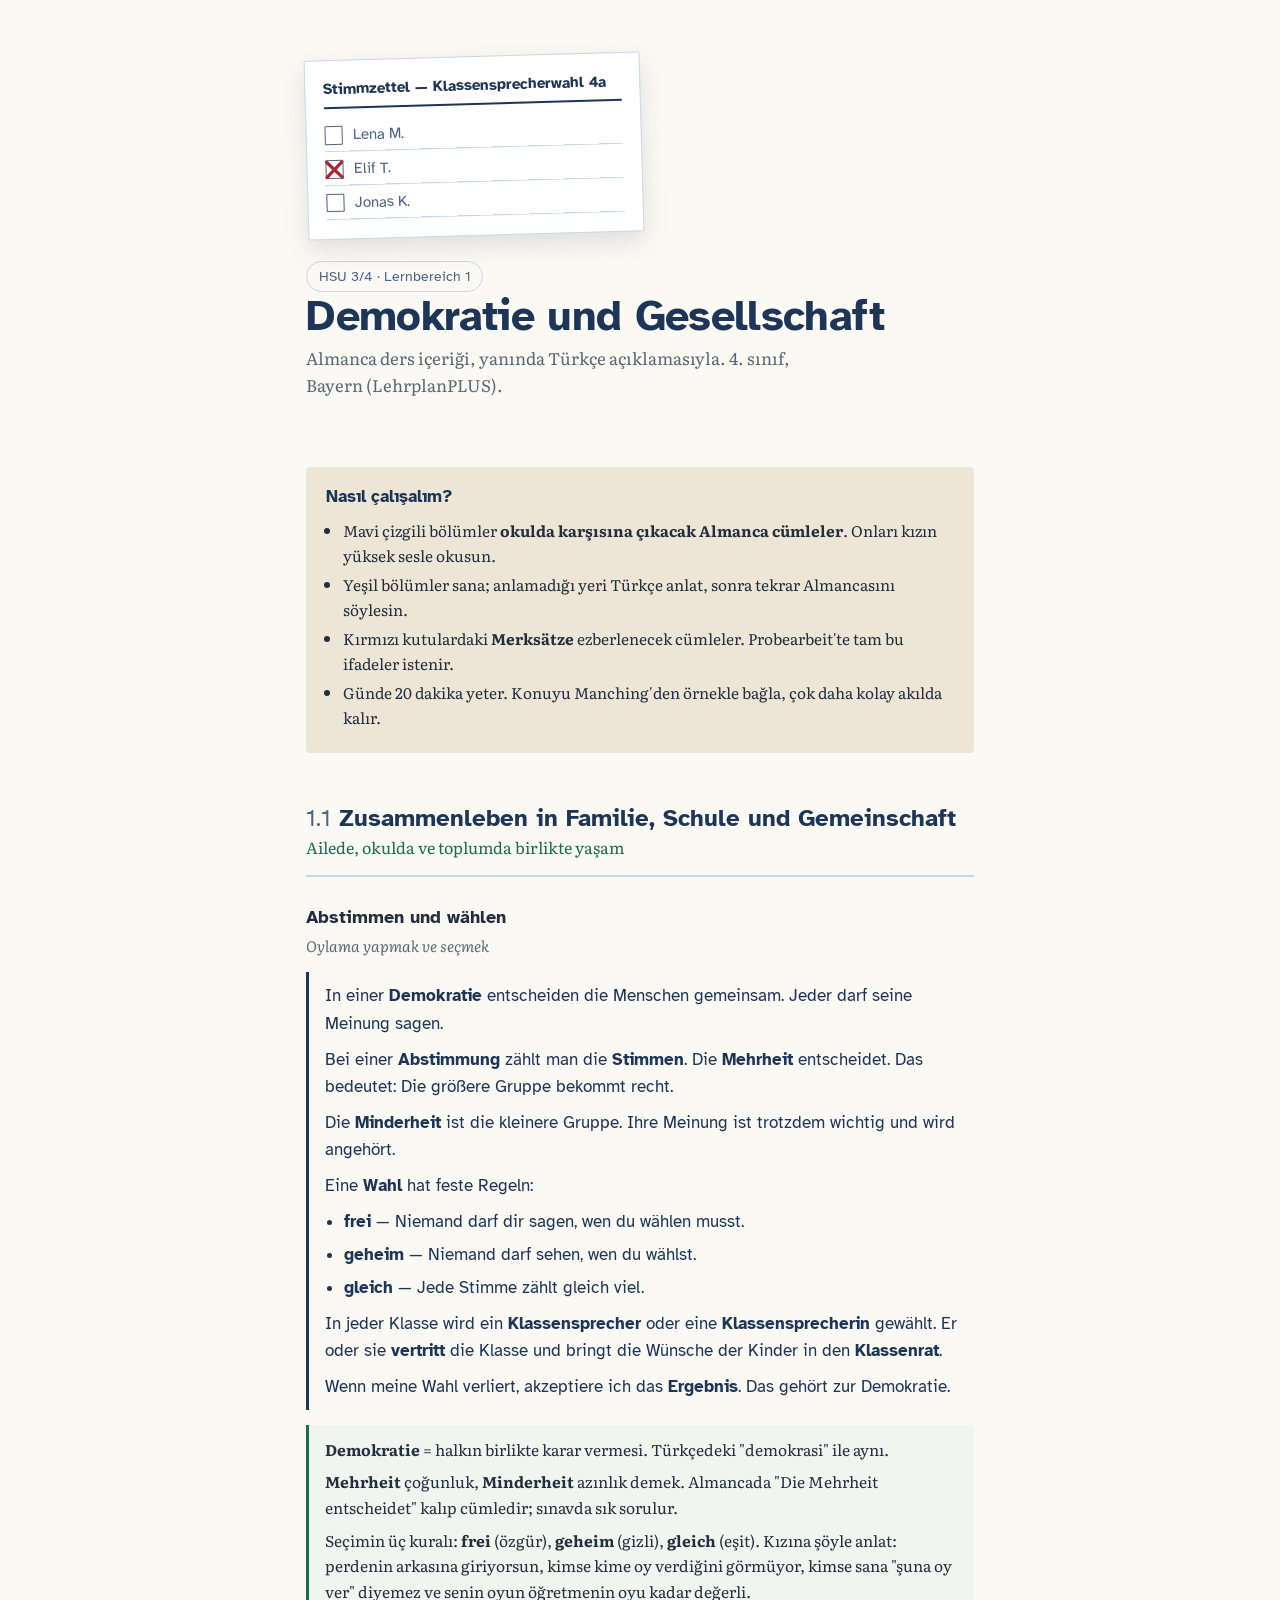
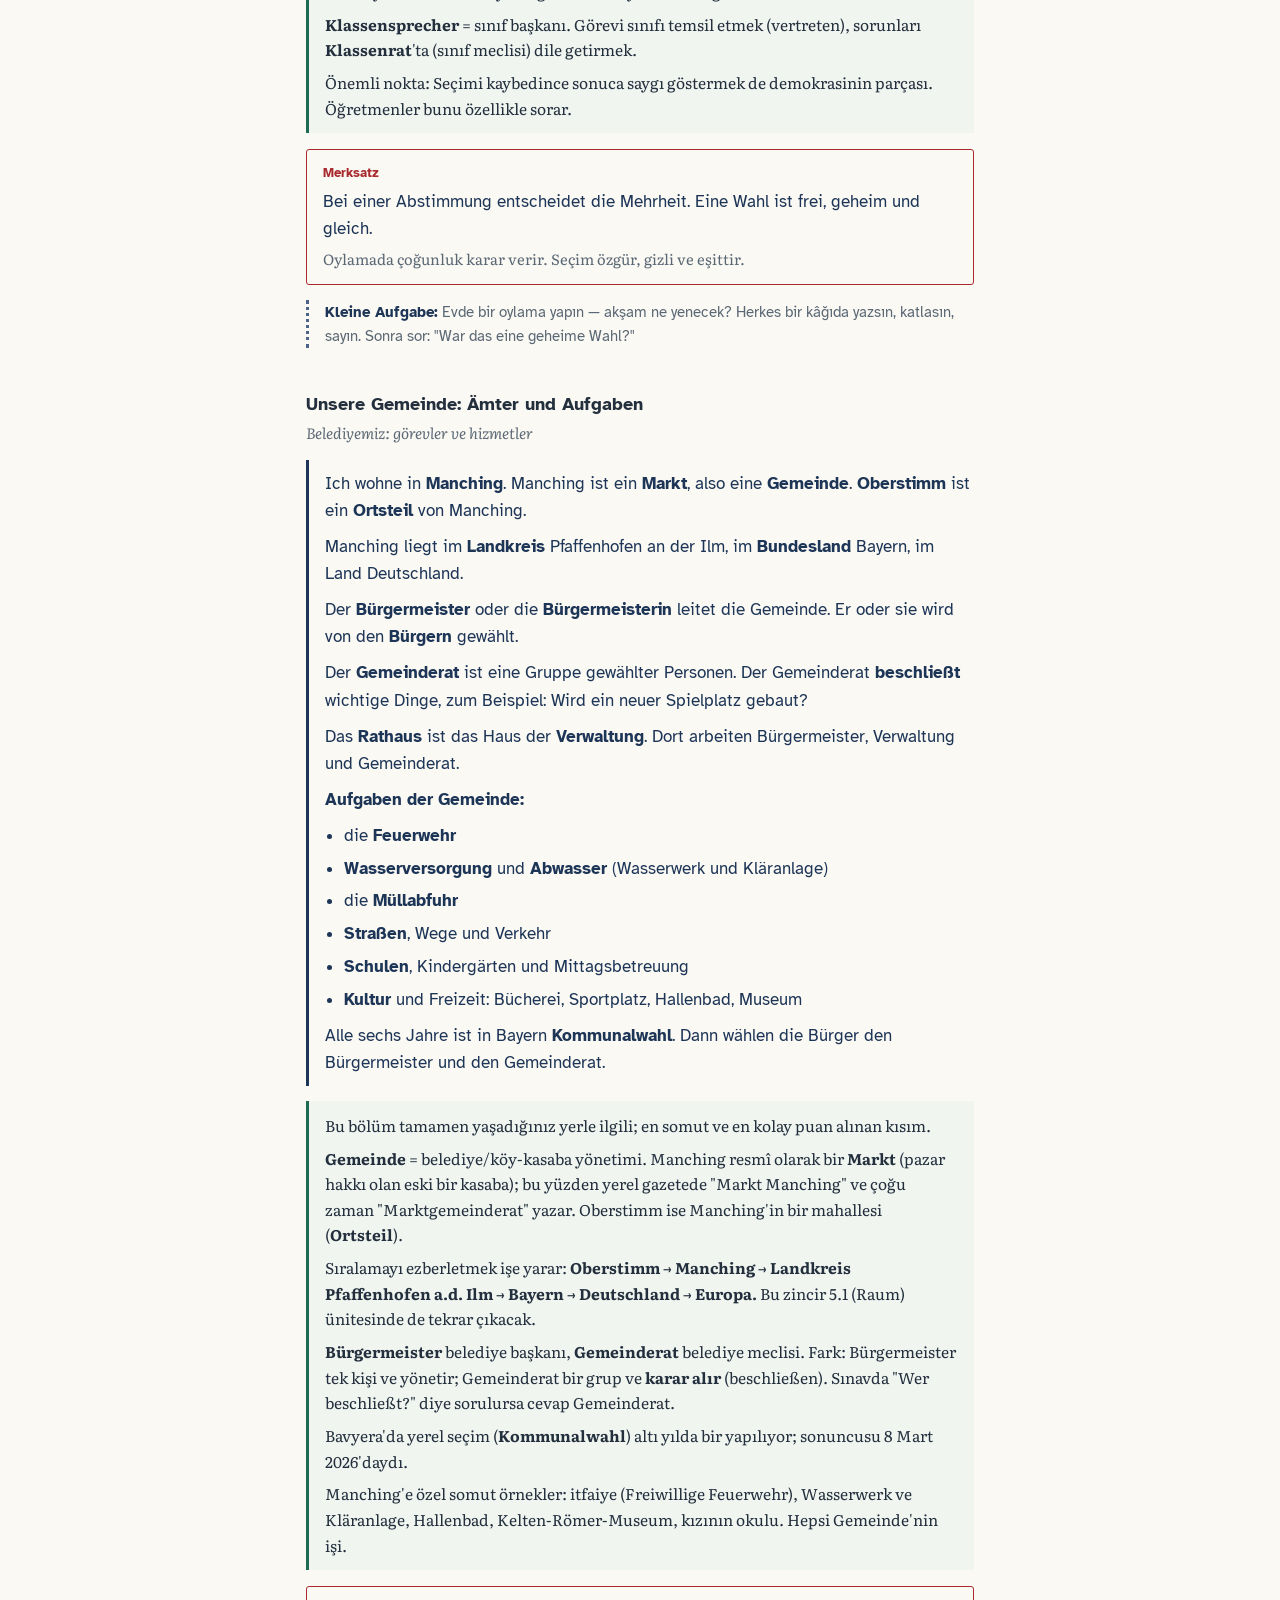
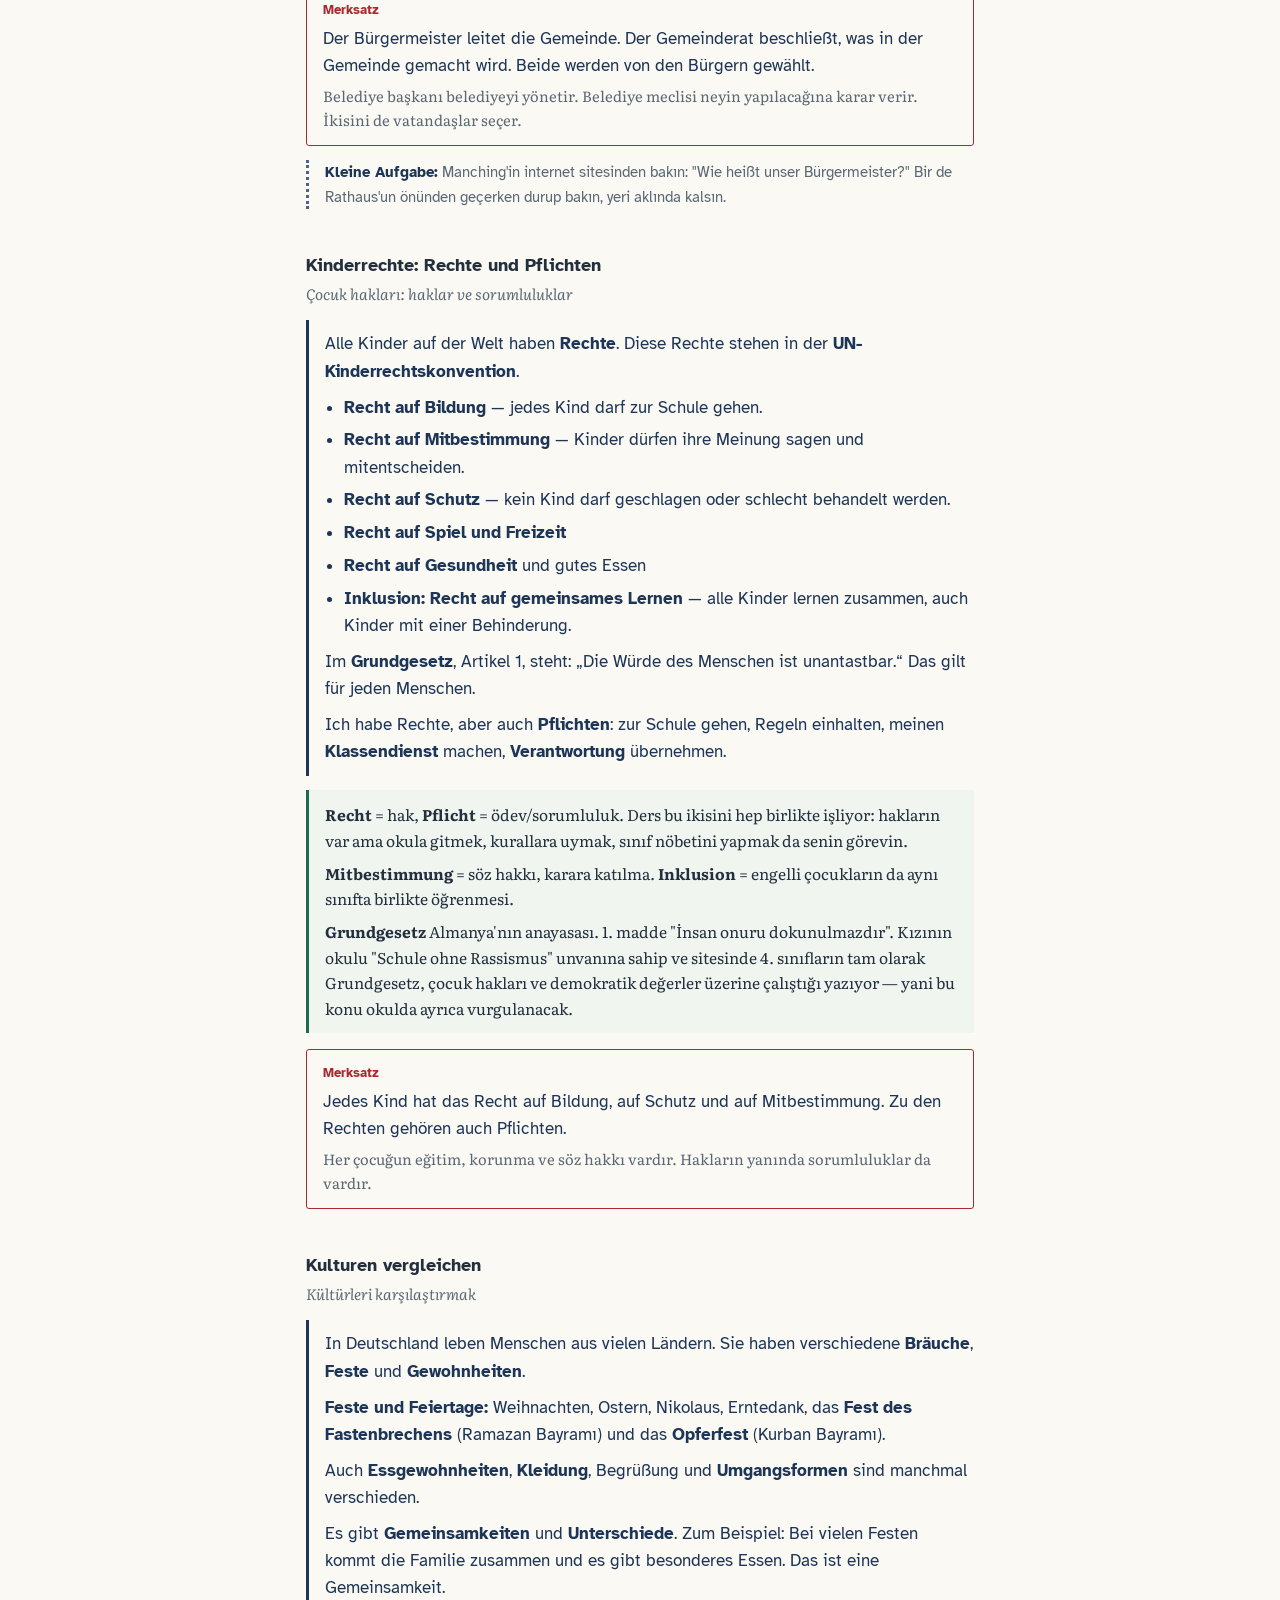
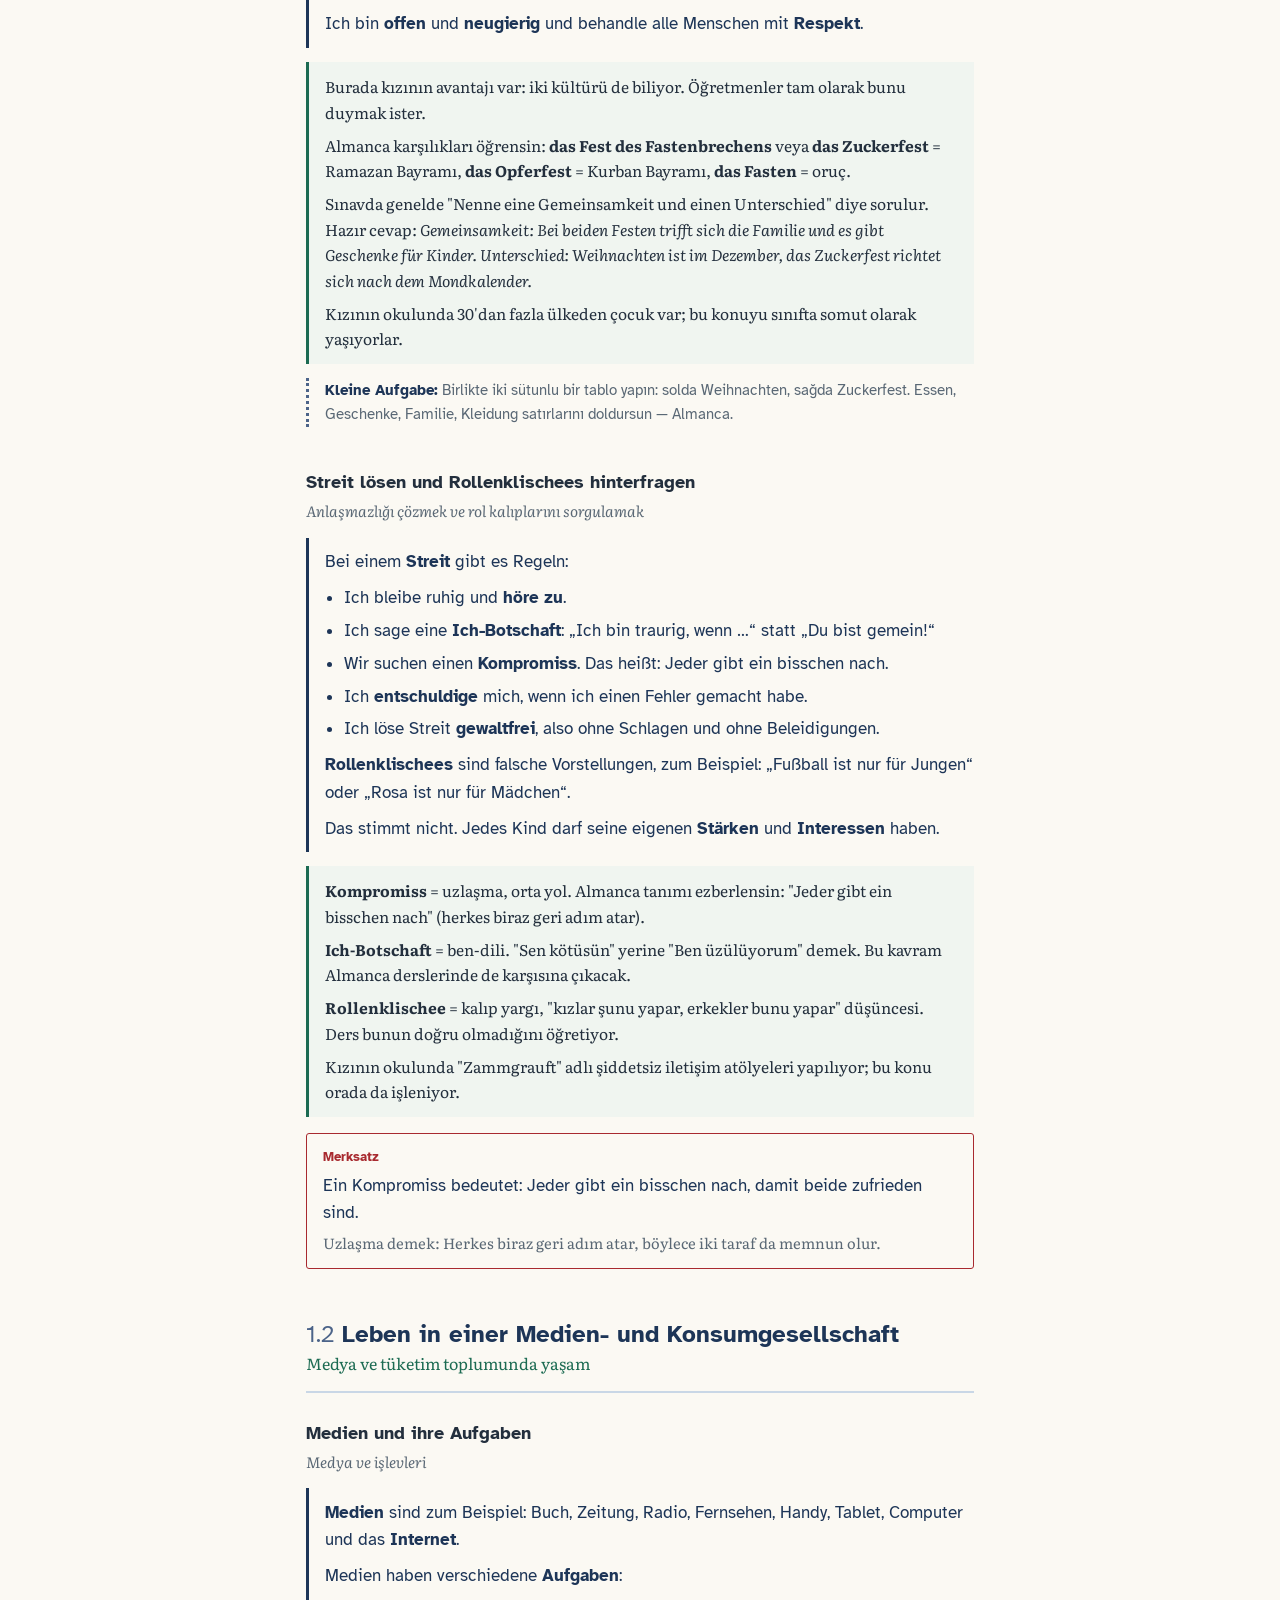
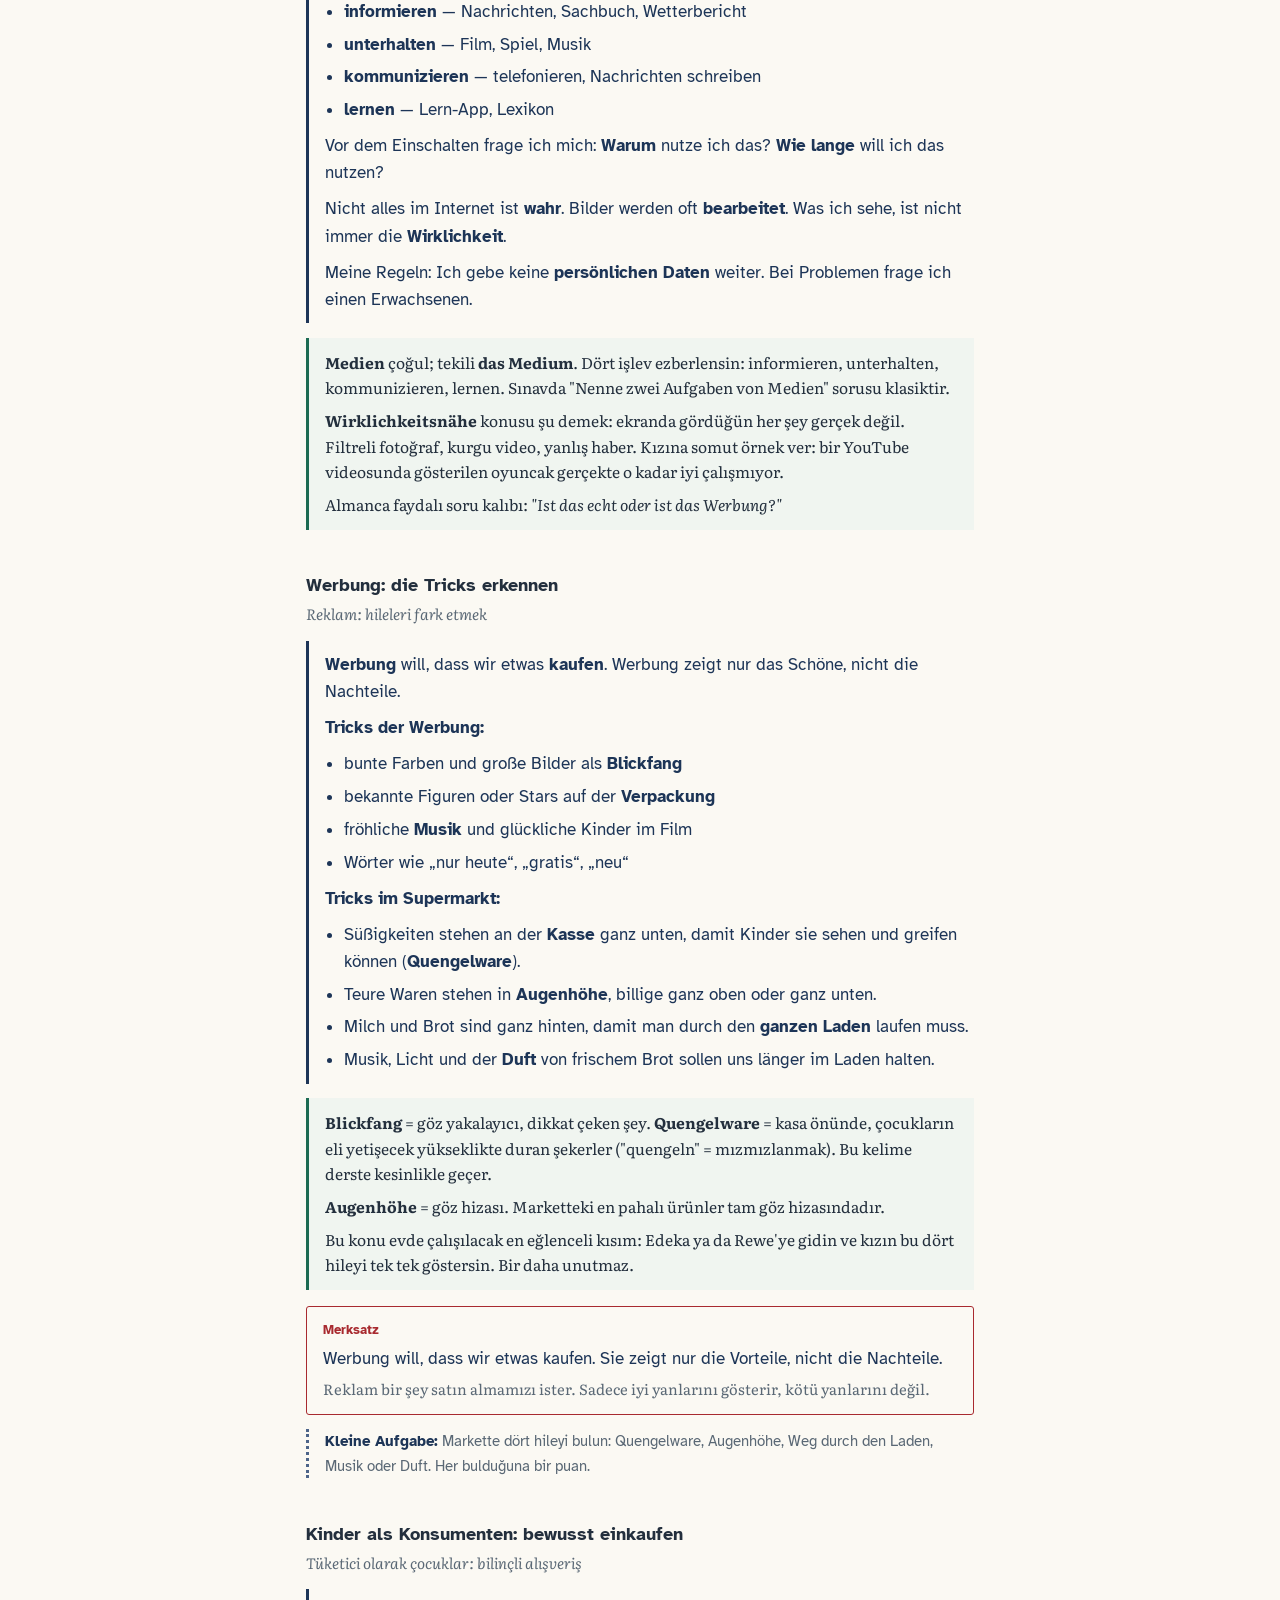
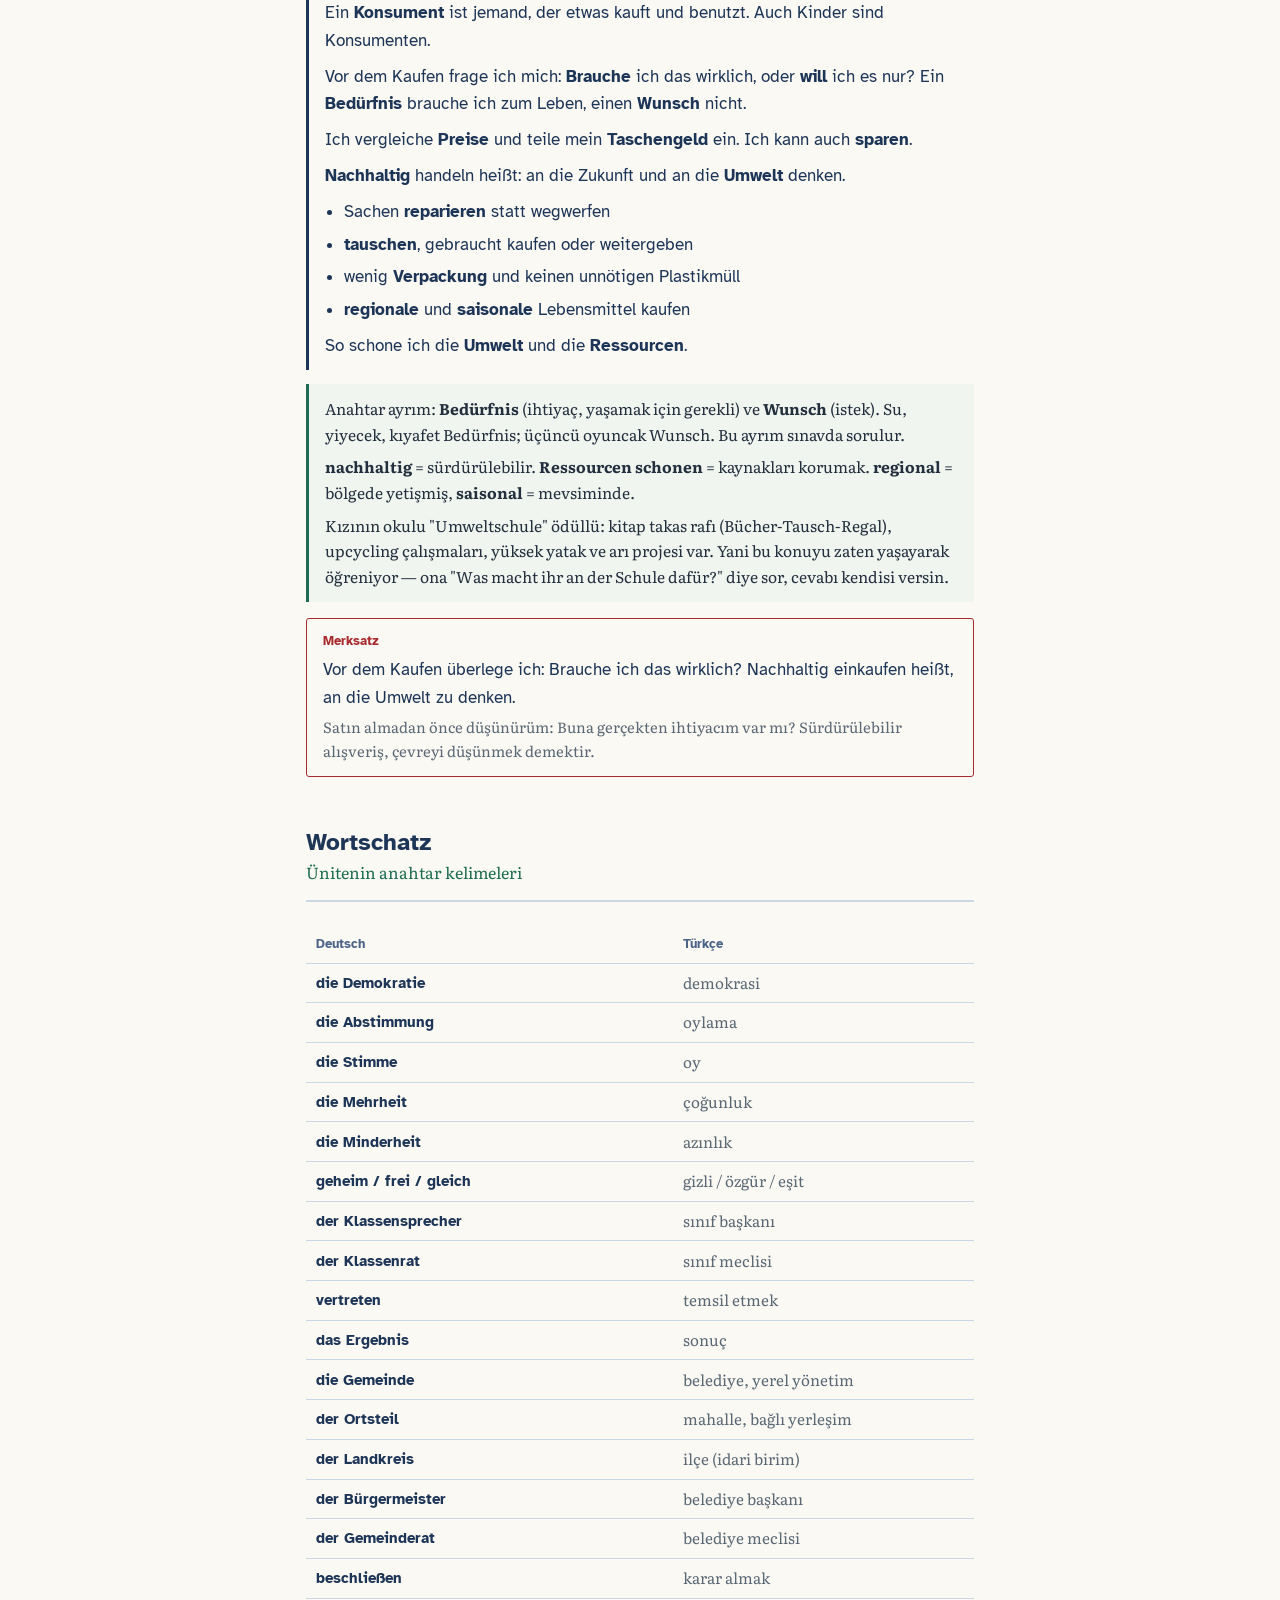
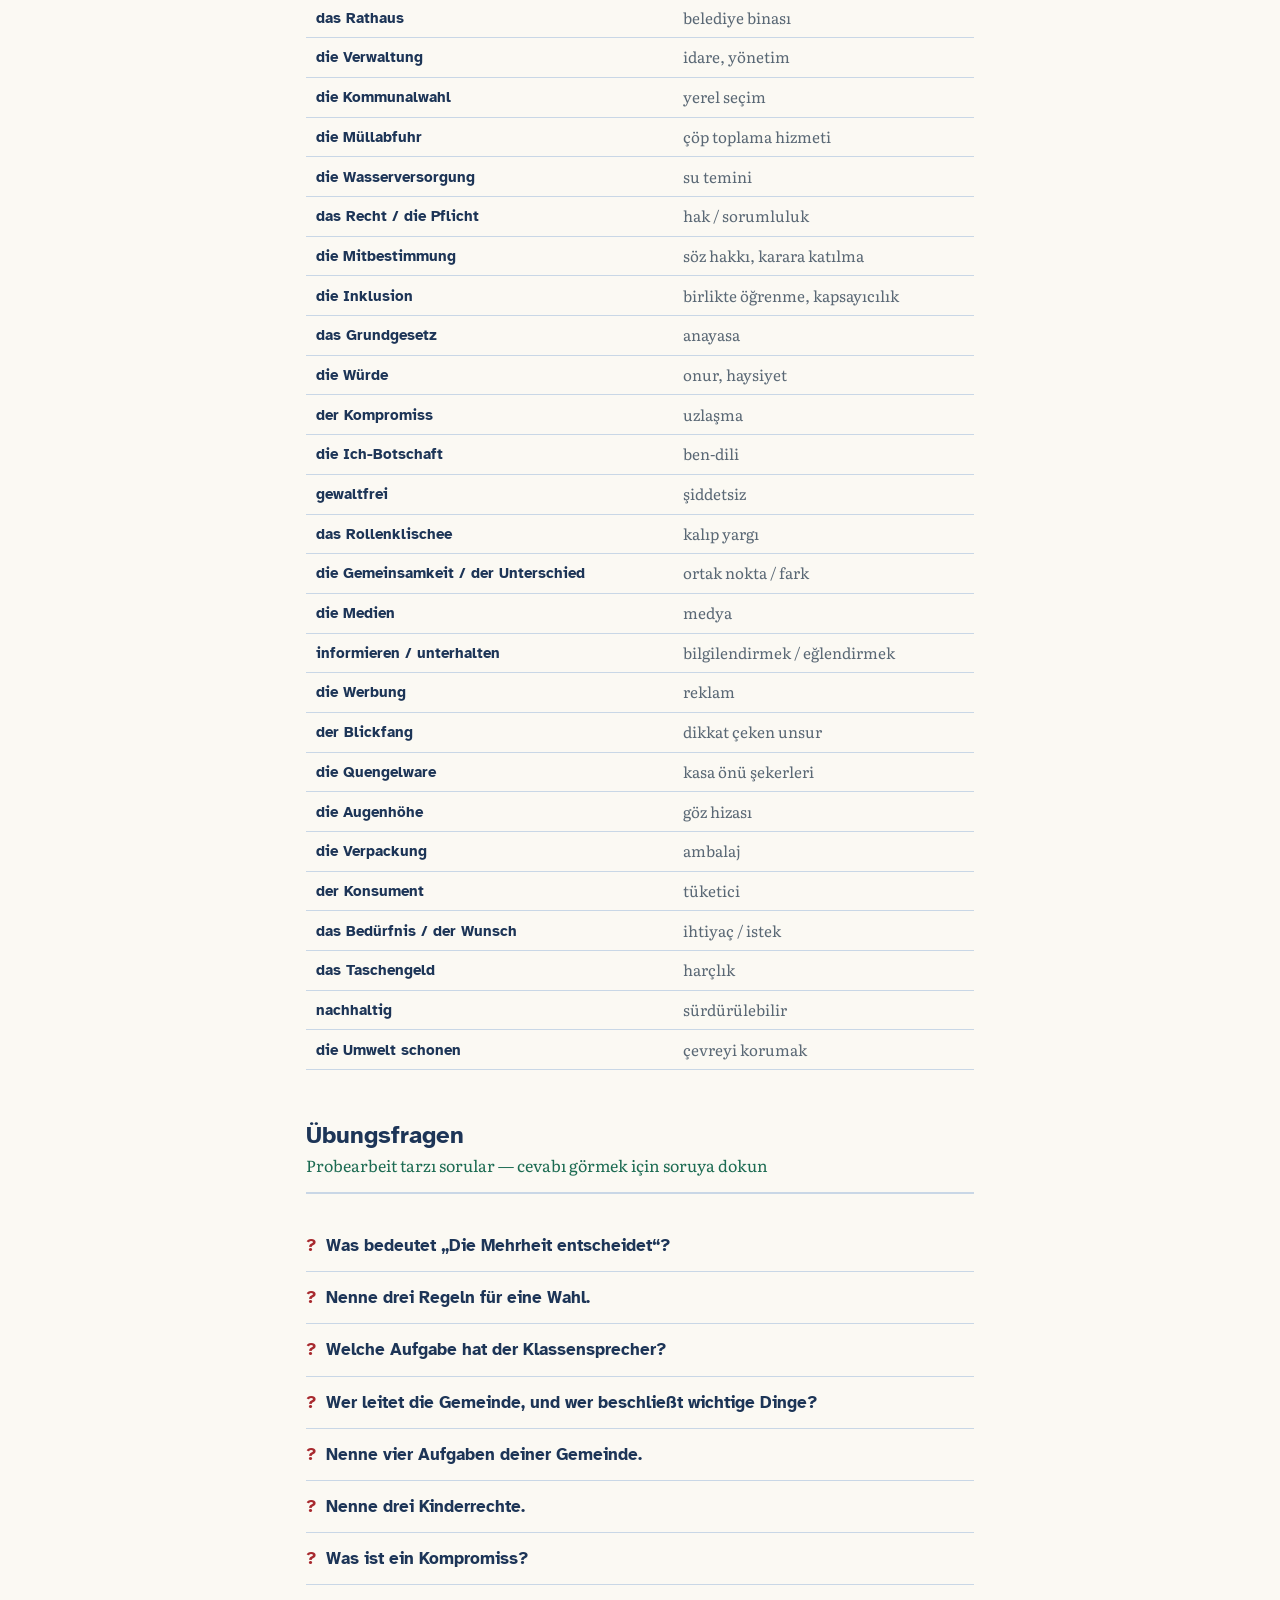
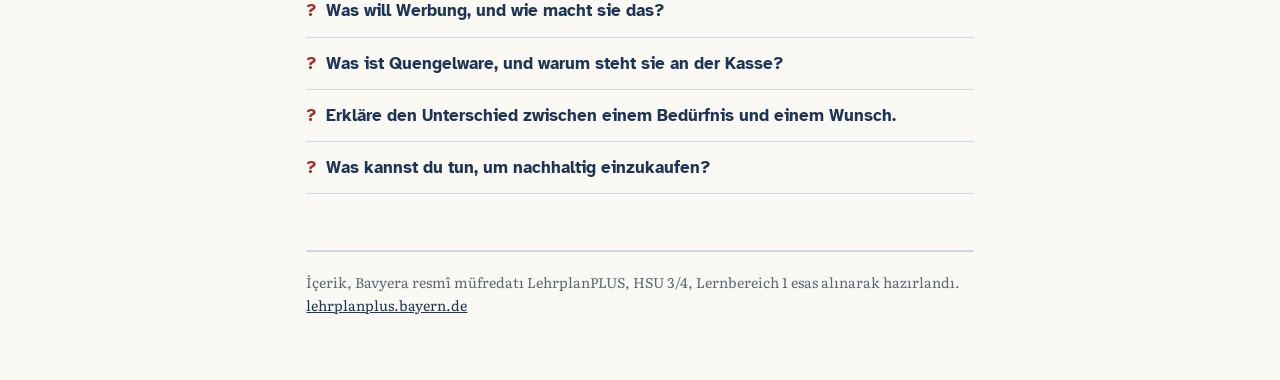
==== index.html @ 9329d787 "HSU Lernbereich 1 als PWA hinzufügen" ====
<!DOCTYPE html>
<html lang="de">
<head>
<meta charset="utf-8">
<meta name="viewport" content="width=device-width, initial-scale=1, viewport-fit=cover">
<title>Demokratie und Gesellschaft — HSU 4. Klasse</title>
<link rel="manifest" href="./manifest.webmanifest">
<meta name="theme-color" content="#FBF9F3" media="(prefers-color-scheme: light)">
<meta name="theme-color" content="#101720" media="(prefers-color-scheme: dark)">
<meta name="mobile-web-app-capable" content="yes">
<meta name="apple-mobile-web-app-capable" content="yes">
<meta name="apple-mobile-web-app-status-bar-style" content="default">
<meta name="apple-mobile-web-app-title" content="HSU Demokratie">
<link rel="apple-touch-icon" href="./icon-192.png">
<link rel="icon" href="./icon-192.png">
<link rel="preconnect" href="https://fonts.googleapis.com">
<link rel="preconnect" href="https://fonts.gstatic.com" crossorigin>
<link href="https://fonts.googleapis.com/css2?family=Atkinson+Hyperlegible:ital,wght@0,400;0,700;1,400&family=Literata:ital,opsz,wght@0,7..72,400;0,7..72,600;1,7..72,400&display=swap" rel="stylesheet">
<style>
  :root{
    --paper:#FBF9F3;
    --panel:#FFFFFF;
    --ink:#1D3557;
    --ink-soft:#4C6489;
    --rule:#C9D7E6;
    --red:#A82A2F;
    --green:#1C6B52;
    --green-bg:#F0F5F0;
    --sand:#EDE6D6;
    --text:#232F3D;
    --text-soft:#5A6875;

    box-sizing:border-box;
    padding-top:env(safe-area-inset-top, 0px);
    padding-bottom:env(safe-area-inset-bottom, 0px);
  }
  @media (prefers-color-scheme: dark){
    :root:not([data-theme="light"]){
      --paper:#101720;
      --panel:#17202C;
      --ink:#A9C6EA;
      --ink-soft:#8CA5C4;
      --rule:#2B3B50;
      --red:#E8888C;
      --green:#78C2A5;
      --green-bg:#16241F;
      --sand:#1F2935;
      --text:#DCE4ED;
      --text-soft:#9AA8B7;
    }
  }
  :root[data-theme="dark"]{
    --paper:#101720;
    --panel:#17202C;
    --ink:#A9C6EA;
    --ink-soft:#8CA5C4;
    --rule:#2B3B50;
    --red:#E8888C;
    --green:#78C2A5;
    --green-bg:#16241F;
    --sand:#1F2935;
    --text:#DCE4ED;
    --text-soft:#9AA8B7;
  }
  html{ scroll-padding-top:env(safe-area-inset-top, 0px); -webkit-text-size-adjust:100%; }
  *,*::before,*::after{ box-sizing:border-box; }

  body{
    margin:0;
    background:var(--paper);
    color:var(--text);
    font-family:"Atkinson Hyperlegible","Verdana","Segoe UI",system-ui,sans-serif;
    font-size:17px;
    line-height:1.6;
  }
  .wrap{ max-width:44rem; margin:0 auto; padding:1.5rem 1.15rem 4rem; }

  /* ---------- Hero ---------- */
  .hero{ padding:2rem 0 1.25rem; }
  .slip{
    background:var(--panel);
    border:1px solid var(--rule);
    border-radius:2px;
    box-shadow:0 10px 24px rgba(29,53,87,.13);
    transform:rotate(-1.6deg);
    padding:1rem 1.1rem 1.15rem;
    max-width:21rem;
    margin-bottom:1.6rem;
  }
  .slip-head{
    font-weight:700; color:var(--ink); font-size:.95rem;
    border-bottom:2px solid var(--ink); padding-bottom:.35rem; margin-bottom:.6rem;
  }
  .slip-row{
    display:flex; align-items:center; gap:.65rem;
    padding:.3rem 0;
    background-image:linear-gradient(to bottom, transparent calc(100% - 1px), var(--rule) calc(100% - 1px));
    color:var(--ink-soft); font-size:.95rem;
  }
  .box{
    position:relative; flex:0 0 auto;
    width:1.15rem; height:1.15rem;
    border:1.5px solid var(--ink-soft); border-radius:1px;
  }
  .box svg{ position:absolute; inset:-28%; width:156%; height:156%; }

  h1{
    font-size:clamp(1.85rem,6.2vw,2.7rem);
    line-height:1.12; margin:0 0 .3rem; color:var(--ink);
    letter-spacing:-.015em;
  }
  .hero .sub{
    font-family:"Literata",Georgia,serif;
    font-size:1.05rem; color:var(--text-soft); margin:0 0 1.2rem; max-width:32rem;
  }
  .tagline{
    display:inline-block; font-size:.85rem; color:var(--ink-soft);
    border:1px solid var(--rule); border-radius:999px; padding:.22rem .7rem;
  }

  /* ---------- How to use ---------- */
  .howto{
    background:var(--sand); border-radius:4px;
    padding:1.1rem 1.2rem; margin:1.8rem 0 2.6rem;
  }
  .howto h2{ font-size:1.05rem; margin:0 0 .5rem; color:var(--ink); }
  .howto ul{ margin:0; padding-left:1.1rem; font-family:"Literata",Georgia,serif; font-size:.96rem; }
  .howto li{ margin:.3rem 0; }

  /* ---------- Chapters ---------- */
  .chapter{ margin:3.2rem 0 0; }
  .chapter > h2{
    font-size:1.5rem; color:var(--ink); margin:0 0 .15rem; line-height:1.2;
  }
  .chapter > .tr-title{
    font-family:"Literata",Georgia,serif; color:var(--green);
    font-size:1rem; margin:0 0 1.6rem; padding-bottom:.9rem;
    border-bottom:2px solid var(--rule);
  }
  .num{ color:var(--ink-soft); font-weight:400; }

  .topic{ margin:0 0 2.6rem; }
  .topic h3{
    font-size:1.15rem; margin:0 0 .1rem; color:var(--text);
  }
  .topic .tr-sub{
    font-family:"Literata",Georgia,serif; font-style:italic;
    color:var(--text-soft); font-size:.94rem; margin:0 0 .9rem;
  }

  .de{
    border-left:3px solid var(--ink);
    padding:.1rem 0 .1rem 1rem;
    color:var(--ink);
  }
  .de p{ margin:.55rem 0; }
  .de ul{ margin:.55rem 0; padding-left:1.15rem; }
  .de li{ margin:.35rem 0; }
  .de b{ font-weight:700; }

  .tr{
    background:var(--green-bg);
    border-left:3px solid var(--green);
    padding:.75rem 1rem;
    margin:.9rem 0 0;
    font-family:"Literata",Georgia,serif;
    font-size:.97rem;
    line-height:1.65;
  }
  .tr p{ margin:.45rem 0; }
  .tr p:first-child{ margin-top:0; }
  .tr p:last-child{ margin-bottom:0; }
  .tr ul{ margin:.45rem 0; padding-left:1.1rem; }

  .merke{
    margin:1rem 0 0; padding:.8rem 1rem;
    border:1.5px solid var(--red); border-radius:3px;
  }
  .merke .label{ color:var(--red); font-weight:700; font-size:.82rem; }
  .merke .satz{ color:var(--ink); margin:.25rem 0 .35rem; }
  .merke .cev{ font-family:"Literata",Georgia,serif; font-size:.92rem; color:var(--text-soft); margin:0; }

  .task{
    margin:.9rem 0 0; padding-left:1rem;
    border-left:3px dotted var(--ink-soft);
    font-size:.95rem; color:var(--text-soft);
  }
  .task .label{ color:var(--ink); font-weight:700; }

  /* ---------- Vocabulary ---------- */
  .tablewrap{ overflow-x:auto; margin:1.2rem 0 0; }
  table{ border-collapse:collapse; width:100%; min-width:26rem; font-size:.95rem; }
  th,td{ text-align:left; padding:.45rem .6rem; border-bottom:1px solid var(--rule); vertical-align:top; }
  th{ color:var(--ink-soft); font-size:.82rem; font-weight:700; }
  td:first-child{ color:var(--ink); font-weight:700; white-space:nowrap; }
  td:last-child{ font-family:"Literata",Georgia,serif; color:var(--text-soft); }

  /* ---------- Questions ---------- */
  details{
    border-bottom:1px solid var(--rule);
    padding:.75rem 0;
  }
  summary{
    cursor:pointer; color:var(--ink); font-weight:700; list-style:none;
    display:flex; gap:.6rem; align-items:baseline;
  }
  summary::-webkit-details-marker{ display:none; }
  summary::before{
    content:"?"; color:var(--red); font-weight:700; flex:0 0 auto;
  }
  summary:focus-visible{ outline:2px solid var(--red); outline-offset:3px; }
  details > div{
    margin:.55rem 0 0 1.25rem;
    font-family:"Literata",Georgia,serif; font-size:.95rem;
  }
  details .tr-ans{ color:var(--green); margin-top:.3rem; }

  footer{
    margin-top:3.5rem; padding-top:1.2rem; border-top:2px solid var(--rule);
    font-size:.88rem; color:var(--text-soft);
    font-family:"Literata",Georgia,serif;
  }
  a{ color:var(--ink); }

  @media print{
    body{ background:#fff; font-size:11.5pt; }
    .slip{ box-shadow:none; transform:none; }
    details{ break-inside:avoid; }
    details > div{ display:block !important; }
    .topic{ break-inside:avoid; }
  }
</style>
</head>
<body>
<div class="wrap">

  <header class="hero">
    <div class="slip" aria-hidden="true">
      <div class="slip-head">Stimmzettel — Klassensprecherwahl 4a</div>
      <div class="slip-row"><span class="box"></span> Lena M.</div>
      <div class="slip-row"><span class="box">
        <svg viewBox="0 0 40 40" fill="none" stroke="#A82A2F" stroke-width="5" stroke-linecap="round">
          <path d="M8 8 L32 32 M32 8 L8 32"/>
        </svg>
      </span> Elif T.</div>
      <div class="slip-row"><span class="box"></span> Jonas K.</div>
    </div>

    <span class="tagline">HSU 3/4 · Lernbereich 1</span>
    <h1>Demokratie und Gesellschaft</h1>
    <p class="sub">Almanca ders içeriği, yanında Türkçe açıklamasıyla. 4. sınıf, Bayern (LehrplanPLUS).</p>
  </header>

  <div class="howto">
    <h2>Nasıl çalışalım?</h2>
    <ul>
      <li>Mavi çizgili bölümler <b>okulda karşısına çıkacak Almanca cümleler</b>. Onları kızın yüksek sesle okusun.</li>
      <li>Yeşil bölümler sana; anlamadığı yeri Türkçe anlat, sonra tekrar Almancasını söylesin.</li>
      <li>Kırmızı kutulardaki <b>Merksätze</b> ezberlenecek cümleler. Probearbeit'te tam bu ifadeler istenir.</li>
      <li>Günde 20 dakika yeter. Konuyu Manching'den örnekle bağla, çok daha kolay akılda kalır.</li>
    </ul>
  </div>

  <!-- ============ 1.1 ============ -->
  <section class="chapter">
    <h2><span class="num">1.1</span> Zusammenleben in Familie, Schule und Gemeinschaft</h2>
    <p class="tr-title">Ailede, okulda ve toplumda birlikte yaşam</p>

    <!-- A -->
    <div class="topic">
      <h3>Abstimmen und wählen</h3>
      <p class="tr-sub">Oylama yapmak ve seçmek</p>

      <div class="de">
        <p>In einer <b>Demokratie</b> entscheiden die Menschen gemeinsam. Jeder darf seine Meinung sagen.</p>
        <p>Bei einer <b>Abstimmung</b> zählt man die <b>Stimmen</b>. Die <b>Mehrheit</b> entscheidet. Das bedeutet: Die größere Gruppe bekommt recht.</p>
        <p>Die <b>Minderheit</b> ist die kleinere Gruppe. Ihre Meinung ist trotzdem wichtig und wird angehört.</p>
        <p>Eine <b>Wahl</b> hat feste Regeln:</p>
        <ul>
          <li><b>frei</b> — Niemand darf dir sagen, wen du wählen musst.</li>
          <li><b>geheim</b> — Niemand darf sehen, wen du wählst.</li>
          <li><b>gleich</b> — Jede Stimme zählt gleich viel.</li>
        </ul>
        <p>In jeder Klasse wird ein <b>Klassensprecher</b> oder eine <b>Klassensprecherin</b> gewählt. Er oder sie <b>vertritt</b> die Klasse und bringt die Wünsche der Kinder in den <b>Klassenrat</b>.</p>
        <p>Wenn meine Wahl verliert, akzeptiere ich das <b>Ergebnis</b>. Das gehört zur Demokratie.</p>
      </div>

      <div class="tr">
        <p><b>Demokratie</b> = halkın birlikte karar vermesi. Türkçedeki "demokrasi" ile aynı.</p>
        <p><b>Mehrheit</b> çoğunluk, <b>Minderheit</b> azınlık demek. Almancada "Die Mehrheit entscheidet" kalıp cümledir; sınavda sık sorulur.</p>
        <p>Seçimin üç kuralı: <b>frei</b> (özgür), <b>geheim</b> (gizli), <b>gleich</b> (eşit). Kızına şöyle anlat: perdenin arkasına giriyorsun, kimse kime oy verdiğini görmüyor, kimse sana "şuna oy ver" diyemez ve senin oyun öğretmenin oyu kadar değerli.</p>
        <p><b>Klassensprecher</b> = sınıf başkanı. Görevi sınıfı temsil etmek (vertreten), sorunları <b>Klassenrat</b>'ta (sınıf meclisi) dile getirmek.</p>
        <p>Önemli nokta: Seçimi kaybedince sonuca saygı göstermek de demokrasinin parçası. Öğretmenler bunu özellikle sorar.</p>
      </div>

      <div class="merke">
        <div class="label">Merksatz</div>
        <p class="satz">Bei einer Abstimmung entscheidet die Mehrheit. Eine Wahl ist frei, geheim und gleich.</p>
        <p class="cev">Oylamada çoğunluk karar verir. Seçim özgür, gizli ve eşittir.</p>
      </div>

      <div class="task">
        <span class="label">Kleine Aufgabe:</span> Evde bir oylama yapın — akşam ne yenecek? Herkes bir kâğıda yazsın, katlasın, sayın. Sonra sor: "War das eine geheime Wahl?"
      </div>
    </div>

    <!-- B -->
    <div class="topic">
      <h3>Unsere Gemeinde: Ämter und Aufgaben</h3>
      <p class="tr-sub">Belediyemiz: görevler ve hizmetler</p>

      <div class="de">
        <p>Ich wohne in <b>Manching</b>. Manching ist ein <b>Markt</b>, also eine <b>Gemeinde</b>. <b>Oberstimm</b> ist ein <b>Ortsteil</b> von Manching.</p>
        <p>Manching liegt im <b>Landkreis</b> Pfaffenhofen an der Ilm, im <b>Bundesland</b> Bayern, im Land Deutschland.</p>
        <p>Der <b>Bürgermeister</b> oder die <b>Bürgermeisterin</b> leitet die Gemeinde. Er oder sie wird von den <b>Bürgern</b> gewählt.</p>
        <p>Der <b>Gemeinderat</b> ist eine Gruppe gewählter Personen. Der Gemeinderat <b>beschließt</b> wichtige Dinge, zum Beispiel: Wird ein neuer Spielplatz gebaut?</p>
        <p>Das <b>Rathaus</b> ist das Haus der <b>Verwaltung</b>. Dort arbeiten Bürgermeister, Verwaltung und Gemeinderat.</p>
        <p><b>Aufgaben der Gemeinde:</b></p>
        <ul>
          <li>die <b>Feuerwehr</b></li>
          <li><b>Wasserversorgung</b> und <b>Abwasser</b> (Wasserwerk und Kläranlage)</li>
          <li>die <b>Müllabfuhr</b></li>
          <li><b>Straßen</b>, Wege und Verkehr</li>
          <li><b>Schulen</b>, Kindergärten und Mittagsbetreuung</li>
          <li><b>Kultur</b> und Freizeit: Bücherei, Sportplatz, Hallenbad, Museum</li>
        </ul>
        <p>Alle sechs Jahre ist in Bayern <b>Kommunalwahl</b>. Dann wählen die Bürger den Bürgermeister und den Gemeinderat.</p>
      </div>

      <div class="tr">
        <p>Bu bölüm tamamen yaşadığınız yerle ilgili; en somut ve en kolay puan alınan kısım.</p>
        <p><b>Gemeinde</b> = belediye/köy-kasaba yönetimi. Manching resmî olarak bir <b>Markt</b> (pazar hakkı olan eski bir kasaba); bu yüzden yerel gazetede "Markt Manching" ve çoğu zaman "Marktgemeinderat" yazar. Oberstimm ise Manching'in bir mahallesi (<b>Ortsteil</b>).</p>
        <p>Sıralamayı ezberletmek işe yarar: <b>Oberstimm → Manching → Landkreis Pfaffenhofen a.d. Ilm → Bayern → Deutschland → Europa.</b> Bu zincir 5.1 (Raum) ünitesinde de tekrar çıkacak.</p>
        <p><b>Bürgermeister</b> belediye başkanı, <b>Gemeinderat</b> belediye meclisi. Fark: Bürgermeister tek kişi ve yönetir; Gemeinderat bir grup ve <b>karar alır</b> (beschließen). Sınavda "Wer beschließt?" diye sorulursa cevap Gemeinderat.</p>
        <p>Bavyera'da yerel seçim (<b>Kommunalwahl</b>) altı yılda bir yapılıyor; sonuncusu 8 Mart 2026'daydı.</p>
        <p>Manching'e özel somut örnekler: itfaiye (Freiwillige Feuerwehr), Wasserwerk ve Kläranlage, Hallenbad, Kelten-Römer-Museum, kızının okulu. Hepsi Gemeinde'nin işi.</p>
      </div>

      <div class="merke">
        <div class="label">Merksatz</div>
        <p class="satz">Der Bürgermeister leitet die Gemeinde. Der Gemeinderat beschließt, was in der Gemeinde gemacht wird. Beide werden von den Bürgern gewählt.</p>
        <p class="cev">Belediye başkanı belediyeyi yönetir. Belediye meclisi neyin yapılacağına karar verir. İkisini de vatandaşlar seçer.</p>
      </div>

      <div class="task">
        <span class="label">Kleine Aufgabe:</span> Manching'in internet sitesinden bakın: "Wie heißt unser Bürgermeister?" Bir de Rathaus'un önünden geçerken durup bakın, yeri aklında kalsın.
      </div>
    </div>

    <!-- C -->
    <div class="topic">
      <h3>Kinderrechte: Rechte und Pflichten</h3>
      <p class="tr-sub">Çocuk hakları: haklar ve sorumluluklar</p>

      <div class="de">
        <p>Alle Kinder auf der Welt haben <b>Rechte</b>. Diese Rechte stehen in der <b>UN-Kinderrechtskonvention</b>.</p>
        <ul>
          <li><b>Recht auf Bildung</b> — jedes Kind darf zur Schule gehen.</li>
          <li><b>Recht auf Mitbestimmung</b> — Kinder dürfen ihre Meinung sagen und mitentscheiden.</li>
          <li><b>Recht auf Schutz</b> — kein Kind darf geschlagen oder schlecht behandelt werden.</li>
          <li><b>Recht auf Spiel und Freizeit</b></li>
          <li><b>Recht auf Gesundheit</b> und gutes Essen</li>
          <li><b>Inklusion: Recht auf gemeinsames Lernen</b> — alle Kinder lernen zusammen, auch Kinder mit einer Behinderung.</li>
        </ul>
        <p>Im <b>Grundgesetz</b>, Artikel 1, steht: „Die Würde des Menschen ist unantastbar.“ Das gilt für jeden Menschen.</p>
        <p>Ich habe Rechte, aber auch <b>Pflichten</b>: zur Schule gehen, Regeln einhalten, meinen <b>Klassendienst</b> machen, <b>Verantwortung</b> übernehmen.</p>
      </div>

      <div class="tr">
        <p><b>Recht</b> = hak, <b>Pflicht</b> = ödev/sorumluluk. Ders bu ikisini hep birlikte işliyor: hakların var ama okula gitmek, kurallara uymak, sınıf nöbetini yapmak da senin görevin.</p>
        <p><b>Mitbestimmung</b> = söz hakkı, karara katılma. <b>Inklusion</b> = engelli çocukların da aynı sınıfta birlikte öğrenmesi.</p>
        <p><b>Grundgesetz</b> Almanya'nın anayasası. 1. madde "İnsan onuru dokunulmazdır". Kızının okulu "Schule ohne Rassismus" unvanına sahip ve sitesinde 4. sınıfların tam olarak Grundgesetz, çocuk hakları ve demokratik değerler üzerine çalıştığı yazıyor — yani bu konu okulda ayrıca vurgulanacak.</p>
      </div>

      <div class="merke">
        <div class="label">Merksatz</div>
        <p class="satz">Jedes Kind hat das Recht auf Bildung, auf Schutz und auf Mitbestimmung. Zu den Rechten gehören auch Pflichten.</p>
        <p class="cev">Her çocuğun eğitim, korunma ve söz hakkı vardır. Hakların yanında sorumluluklar da vardır.</p>
      </div>
    </div>

    <!-- D -->
    <div class="topic">
      <h3>Kulturen vergleichen</h3>
      <p class="tr-sub">Kültürleri karşılaştırmak</p>

      <div class="de">
        <p>In Deutschland leben Menschen aus vielen Ländern. Sie haben verschiedene <b>Bräuche</b>, <b>Feste</b> und <b>Gewohnheiten</b>.</p>
        <p><b>Feste und Feiertage:</b> Weihnachten, Ostern, Nikolaus, Erntedank, das <b>Fest des Fastenbrechens</b> (Ramazan Bayramı) und das <b>Opferfest</b> (Kurban Bayramı).</p>
        <p>Auch <b>Essgewohnheiten</b>, <b>Kleidung</b>, Begrüßung und <b>Umgangsformen</b> sind manchmal verschieden.</p>
        <p>Es gibt <b>Gemeinsamkeiten</b> und <b>Unterschiede</b>. Zum Beispiel: Bei vielen Festen kommt die Familie zusammen und es gibt besonderes Essen. Das ist eine Gemeinsamkeit.</p>
        <p>Ich bin <b>offen</b> und <b>neugierig</b> und behandle alle Menschen mit <b>Respekt</b>.</p>
      </div>

      <div class="tr">
        <p>Burada kızının avantajı var: iki kültürü de biliyor. Öğretmenler tam olarak bunu duymak ister.</p>
        <p>Almanca karşılıkları öğrensin: <b>das Fest des Fastenbrechens</b> veya <b>das Zuckerfest</b> = Ramazan Bayramı, <b>das Opferfest</b> = Kurban Bayramı, <b>das Fasten</b> = oruç.</p>
        <p>Sınavda genelde "Nenne eine Gemeinsamkeit und einen Unterschied" diye sorulur. Hazır cevap: <i>Gemeinsamkeit: Bei beiden Festen trifft sich die Familie und es gibt Geschenke für Kinder. Unterschied: Weihnachten ist im Dezember, das Zuckerfest richtet sich nach dem Mondkalender.</i></p>
        <p>Kızının okulunda 30'dan fazla ülkeden çocuk var; bu konuyu sınıfta somut olarak yaşıyorlar.</p>
      </div>

      <div class="task">
        <span class="label">Kleine Aufgabe:</span> Birlikte iki sütunlu bir tablo yapın: solda Weihnachten, sağda Zuckerfest. Essen, Geschenke, Familie, Kleidung satırlarını doldursun — Almanca.
      </div>
    </div>

    <!-- E -->
    <div class="topic">
      <h3>Streit lösen und Rollenklischees hinterfragen</h3>
      <p class="tr-sub">Anlaşmazlığı çözmek ve rol kalıplarını sorgulamak</p>

      <div class="de">
        <p>Bei einem <b>Streit</b> gibt es Regeln:</p>
        <ul>
          <li>Ich bleibe ruhig und <b>höre zu</b>.</li>
          <li>Ich sage eine <b>Ich-Botschaft</b>: „Ich bin traurig, wenn …“ statt „Du bist gemein!“</li>
          <li>Wir suchen einen <b>Kompromiss</b>. Das heißt: Jeder gibt ein bisschen nach.</li>
          <li>Ich <b>entschuldige</b> mich, wenn ich einen Fehler gemacht habe.</li>
          <li>Ich löse Streit <b>gewaltfrei</b>, also ohne Schlagen und ohne Beleidigungen.</li>
        </ul>
        <p><b>Rollenklischees</b> sind falsche Vorstellungen, zum Beispiel: „Fußball ist nur für Jungen“ oder „Rosa ist nur für Mädchen“.</p>
        <p>Das stimmt nicht. Jedes Kind darf seine eigenen <b>Stärken</b> und <b>Interessen</b> haben.</p>
      </div>

      <div class="tr">
        <p><b>Kompromiss</b> = uzlaşma, orta yol. Almanca tanımı ezberlensin: "Jeder gibt ein bisschen nach" (herkes biraz geri adım atar).</p>
        <p><b>Ich-Botschaft</b> = ben-dili. "Sen kötüsün" yerine "Ben üzülüyorum" demek. Bu kavram Almanca derslerinde de karşısına çıkacak.</p>
        <p><b>Rollenklischee</b> = kalıp yargı, "kızlar şunu yapar, erkekler bunu yapar" düşüncesi. Ders bunun doğru olmadığını öğretiyor.</p>
        <p>Kızının okulunda "Zammgrauft" adlı şiddetsiz iletişim atölyeleri yapılıyor; bu konu orada da işleniyor.</p>
      </div>

      <div class="merke">
        <div class="label">Merksatz</div>
        <p class="satz">Ein Kompromiss bedeutet: Jeder gibt ein bisschen nach, damit beide zufrieden sind.</p>
        <p class="cev">Uzlaşma demek: Herkes biraz geri adım atar, böylece iki taraf da memnun olur.</p>
      </div>
    </div>
  </section>

  <!-- ============ 1.2 ============ -->
  <section class="chapter">
    <h2><span class="num">1.2</span> Leben in einer Medien- und Konsumgesellschaft</h2>
    <p class="tr-title">Medya ve tüketim toplumunda yaşam</p>

    <!-- A -->
    <div class="topic">
      <h3>Medien und ihre Aufgaben</h3>
      <p class="tr-sub">Medya ve işlevleri</p>

      <div class="de">
        <p><b>Medien</b> sind zum Beispiel: Buch, Zeitung, Radio, Fernsehen, Handy, Tablet, Computer und das <b>Internet</b>.</p>
        <p>Medien haben verschiedene <b>Aufgaben</b>:</p>
        <ul>
          <li><b>informieren</b> — Nachrichten, Sachbuch, Wetterbericht</li>
          <li><b>unterhalten</b> — Film, Spiel, Musik</li>
          <li><b>kommunizieren</b> — telefonieren, Nachrichten schreiben</li>
          <li><b>lernen</b> — Lern-App, Lexikon</li>
        </ul>
        <p>Vor dem Einschalten frage ich mich: <b>Warum</b> nutze ich das? <b>Wie lange</b> will ich das nutzen?</p>
        <p>Nicht alles im Internet ist <b>wahr</b>. Bilder werden oft <b>bearbeitet</b>. Was ich sehe, ist nicht immer die <b>Wirklichkeit</b>.</p>
        <p>Meine Regeln: Ich gebe keine <b>persönlichen Daten</b> weiter. Bei Problemen frage ich einen Erwachsenen.</p>
      </div>

      <div class="tr">
        <p><b>Medien</b> çoğul; tekili <b>das Medium</b>. Dört işlev ezberlensin: informieren, unterhalten, kommunizieren, lernen. Sınavda "Nenne zwei Aufgaben von Medien" sorusu klasiktir.</p>
        <p><b>Wirklichkeitsnähe</b> konusu şu demek: ekranda gördüğün her şey gerçek değil. Filtreli fotoğraf, kurgu video, yanlış haber. Kızına somut örnek ver: bir YouTube videosunda gösterilen oyuncak gerçekte o kadar iyi çalışmıyor.</p>
        <p>Almanca faydalı soru kalıbı: <i>"Ist das echt oder ist das Werbung?"</i></p>
      </div>
    </div>

    <!-- B -->
    <div class="topic">
      <h3>Werbung: die Tricks erkennen</h3>
      <p class="tr-sub">Reklam: hileleri fark etmek</p>

      <div class="de">
        <p><b>Werbung</b> will, dass wir etwas <b>kaufen</b>. Werbung zeigt nur das Schöne, nicht die Nachteile.</p>
        <p><b>Tricks der Werbung:</b></p>
        <ul>
          <li>bunte Farben und große Bilder als <b>Blickfang</b></li>
          <li>bekannte Figuren oder Stars auf der <b>Verpackung</b></li>
          <li>fröhliche <b>Musik</b> und glückliche Kinder im Film</li>
          <li>Wörter wie „nur heute“, „gratis“, „neu“</li>
        </ul>
        <p><b>Tricks im Supermarkt:</b></p>
        <ul>
          <li>Süßigkeiten stehen an der <b>Kasse</b> ganz unten, damit Kinder sie sehen und greifen können (<b>Quengelware</b>).</li>
          <li>Teure Waren stehen in <b>Augenhöhe</b>, billige ganz oben oder ganz unten.</li>
          <li>Milch und Brot sind ganz hinten, damit man durch den <b>ganzen Laden</b> laufen muss.</li>
          <li>Musik, Licht und der <b>Duft</b> von frischem Brot sollen uns länger im Laden halten.</li>
        </ul>
      </div>

      <div class="tr">
        <p><b>Blickfang</b> = göz yakalayıcı, dikkat çeken şey. <b>Quengelware</b> = kasa önünde, çocukların eli yetişecek yükseklikte duran şekerler ("quengeln" = mızmızlanmak). Bu kelime derste kesinlikle geçer.</p>
        <p><b>Augenhöhe</b> = göz hizası. Marketteki en pahalı ürünler tam göz hizasındadır.</p>
        <p>Bu konu evde çalışılacak en eğlenceli kısım: Edeka ya da Rewe'ye gidin ve kızın bu dört hileyi tek tek göstersin. Bir daha unutmaz.</p>
      </div>

      <div class="merke">
        <div class="label">Merksatz</div>
        <p class="satz">Werbung will, dass wir etwas kaufen. Sie zeigt nur die Vorteile, nicht die Nachteile.</p>
        <p class="cev">Reklam bir şey satın almamızı ister. Sadece iyi yanlarını gösterir, kötü yanlarını değil.</p>
      </div>

      <div class="task">
        <span class="label">Kleine Aufgabe:</span> Markette dört hileyi bulun: Quengelware, Augenhöhe, Weg durch den Laden, Musik oder Duft. Her bulduğuna bir puan.
      </div>
    </div>

    <!-- C -->
    <div class="topic">
      <h3>Kinder als Konsumenten: bewusst einkaufen</h3>
      <p class="tr-sub">Tüketici olarak çocuklar: bilinçli alışveriş</p>

      <div class="de">
        <p>Ein <b>Konsument</b> ist jemand, der etwas kauft und benutzt. Auch Kinder sind Konsumenten.</p>
        <p>Vor dem Kaufen frage ich mich: <b>Brauche</b> ich das wirklich, oder <b>will</b> ich es nur? Ein <b>Bedürfnis</b> brauche ich zum Leben, einen <b>Wunsch</b> nicht.</p>
        <p>Ich vergleiche <b>Preise</b> und teile mein <b>Taschengeld</b> ein. Ich kann auch <b>sparen</b>.</p>
        <p><b>Nachhaltig</b> handeln heißt: an die Zukunft und an die <b>Umwelt</b> denken.</p>
        <ul>
          <li>Sachen <b>reparieren</b> statt wegwerfen</li>
          <li><b>tauschen</b>, gebraucht kaufen oder weitergeben</li>
          <li>wenig <b>Verpackung</b> und keinen unnötigen Plastikmüll</li>
          <li><b>regionale</b> und <b>saisonale</b> Lebensmittel kaufen</li>
        </ul>
        <p>So schone ich die <b>Umwelt</b> und die <b>Ressourcen</b>.</p>
      </div>

      <div class="tr">
        <p>Anahtar ayrım: <b>Bedürfnis</b> (ihtiyaç, yaşamak için gerekli) ve <b>Wunsch</b> (istek). Su, yiyecek, kıyafet Bedürfnis; üçüncü oyuncak Wunsch. Bu ayrım sınavda sorulur.</p>
        <p><b>nachhaltig</b> = sürdürülebilir. <b>Ressourcen schonen</b> = kaynakları korumak. <b>regional</b> = bölgede yetişmiş, <b>saisonal</b> = mevsiminde.</p>
        <p>Kızının okulu "Umweltschule" ödüllü: kitap takas rafı (Bücher-Tausch-Regal), upcycling çalışmaları, yüksek yatak ve arı projesi var. Yani bu konuyu zaten yaşayarak öğreniyor — ona "Was macht ihr an der Schule dafür?" diye sor, cevabı kendisi versin.</p>
      </div>

      <div class="merke">
        <div class="label">Merksatz</div>
        <p class="satz">Vor dem Kaufen überlege ich: Brauche ich das wirklich? Nachhaltig einkaufen heißt, an die Umwelt zu denken.</p>
        <p class="cev">Satın almadan önce düşünürüm: Buna gerçekten ihtiyacım var mı? Sürdürülebilir alışveriş, çevreyi düşünmek demektir.</p>
      </div>
    </div>
  </section>

  <!-- ============ Wortschatz ============ -->
  <section class="chapter">
    <h2>Wortschatz</h2>
    <p class="tr-title">Ünitenin anahtar kelimeleri</p>

    <div class="tablewrap">
      <table>
        <thead>
          <tr><th>Deutsch</th><th>Türkçe</th></tr>
        </thead>
        <tbody>
          <tr><td>die Demokratie</td><td>demokrasi</td></tr>
          <tr><td>die Abstimmung</td><td>oylama</td></tr>
          <tr><td>die Stimme</td><td>oy</td></tr>
          <tr><td>die Mehrheit</td><td>çoğunluk</td></tr>
          <tr><td>die Minderheit</td><td>azınlık</td></tr>
          <tr><td>geheim / frei / gleich</td><td>gizli / özgür / eşit</td></tr>
          <tr><td>der Klassensprecher</td><td>sınıf başkanı</td></tr>
          <tr><td>der Klassenrat</td><td>sınıf meclisi</td></tr>
          <tr><td>vertreten</td><td>temsil etmek</td></tr>
          <tr><td>das Ergebnis</td><td>sonuç</td></tr>
          <tr><td>die Gemeinde</td><td>belediye, yerel yönetim</td></tr>
          <tr><td>der Ortsteil</td><td>mahalle, bağlı yerleşim</td></tr>
          <tr><td>der Landkreis</td><td>ilçe (idari birim)</td></tr>
          <tr><td>der Bürgermeister</td><td>belediye başkanı</td></tr>
          <tr><td>der Gemeinderat</td><td>belediye meclisi</td></tr>
          <tr><td>beschließen</td><td>karar almak</td></tr>
          <tr><td>das Rathaus</td><td>belediye binası</td></tr>
          <tr><td>die Verwaltung</td><td>idare, yönetim</td></tr>
          <tr><td>die Kommunalwahl</td><td>yerel seçim</td></tr>
          <tr><td>die Müllabfuhr</td><td>çöp toplama hizmeti</td></tr>
          <tr><td>die Wasserversorgung</td><td>su temini</td></tr>
          <tr><td>das Recht / die Pflicht</td><td>hak / sorumluluk</td></tr>
          <tr><td>die Mitbestimmung</td><td>söz hakkı, karara katılma</td></tr>
          <tr><td>die Inklusion</td><td>birlikte öğrenme, kapsayıcılık</td></tr>
          <tr><td>das Grundgesetz</td><td>anayasa</td></tr>
          <tr><td>die Würde</td><td>onur, haysiyet</td></tr>
          <tr><td>der Kompromiss</td><td>uzlaşma</td></tr>
          <tr><td>die Ich-Botschaft</td><td>ben-dili</td></tr>
          <tr><td>gewaltfrei</td><td>şiddetsiz</td></tr>
          <tr><td>das Rollenklischee</td><td>kalıp yargı</td></tr>
          <tr><td>die Gemeinsamkeit / der Unterschied</td><td>ortak nokta / fark</td></tr>
          <tr><td>die Medien</td><td>medya</td></tr>
          <tr><td>informieren / unterhalten</td><td>bilgilendirmek / eğlendirmek</td></tr>
          <tr><td>die Werbung</td><td>reklam</td></tr>
          <tr><td>der Blickfang</td><td>dikkat çeken unsur</td></tr>
          <tr><td>die Quengelware</td><td>kasa önü şekerleri</td></tr>
          <tr><td>die Augenhöhe</td><td>göz hizası</td></tr>
          <tr><td>die Verpackung</td><td>ambalaj</td></tr>
          <tr><td>der Konsument</td><td>tüketici</td></tr>
          <tr><td>das Bedürfnis / der Wunsch</td><td>ihtiyaç / istek</td></tr>
          <tr><td>das Taschengeld</td><td>harçlık</td></tr>
          <tr><td>nachhaltig</td><td>sürdürülebilir</td></tr>
          <tr><td>die Umwelt schonen</td><td>çevreyi korumak</td></tr>
        </tbody>
      </table>
    </div>
  </section>

  <!-- ============ Fragen ============ -->
  <section class="chapter">
    <h2>Übungsfragen</h2>
    <p class="tr-title">Probearbeit tarzı sorular — cevabı görmek için soruya dokun</p>

    <details>
      <summary>Was bedeutet „Die Mehrheit entscheidet“?</summary>
      <div>
        Die größere Gruppe bekommt recht. Wenn mehr Kinder dafür stimmen, wird das gemacht.
        <p class="tr-ans">Daha büyük grubun dediği olur.</p>
      </div>
    </details>

    <details>
      <summary>Nenne drei Regeln für eine Wahl.</summary>
      <div>
        Die Wahl ist frei, geheim und gleich.
        <p class="tr-ans">Seçim özgür, gizli ve eşittir.</p>
      </div>
    </details>

    <details>
      <summary>Welche Aufgabe hat der Klassensprecher?</summary>
      <div>
        Er oder sie vertritt die Klasse, sagt die Wünsche und Probleme der Kinder weiter und hilft bei Streit.
        <p class="tr-ans">Sınıfı temsil eder, çocukların istek ve sorunlarını iletir.</p>
      </div>
    </details>

    <details>
      <summary>Wer leitet die Gemeinde, und wer beschließt wichtige Dinge?</summary>
      <div>
        Der Bürgermeister oder die Bürgermeisterin leitet die Gemeinde. Der Gemeinderat beschließt wichtige Dinge. Beide werden von den Bürgern gewählt.
        <p class="tr-ans">Başkan yönetir, meclis karar alır. İkisi de seçimle gelir.</p>
      </div>
    </details>

    <details>
      <summary>Nenne vier Aufgaben deiner Gemeinde.</summary>
      <div>
        Zum Beispiel: die Feuerwehr, die Müllabfuhr, die Wasserversorgung, die Schulen und Kindergärten, die Straßen, die Bücherei oder das Hallenbad.
        <p class="tr-ans">İtfaiye, çöp, su, okul, yol, kütüphane, yüzme havuzu gibi.</p>
      </div>
    </details>

    <details>
      <summary>Nenne drei Kinderrechte.</summary>
      <div>
        Recht auf Bildung, Recht auf Schutz, Recht auf Mitbestimmung, Recht auf Spiel und Freizeit.
        <p class="tr-ans">Eğitim, korunma, söz hakkı, oyun ve boş zaman.</p>
      </div>
    </details>

    <details>
      <summary>Was ist ein Kompromiss?</summary>
      <div>
        Ein Kompromiss ist eine Lösung, bei der jeder ein bisschen nachgibt, damit beide zufrieden sind.
        <p class="tr-ans">Herkesin biraz geri adım attığı çözüm.</p>
      </div>
    </details>

    <details>
      <summary>Was will Werbung, und wie macht sie das?</summary>
      <div>
        Werbung will, dass wir etwas kaufen. Sie benutzt bunte Bilder als Blickfang, bekannte Figuren, fröhliche Musik und Wörter wie „nur heute“ oder „gratis“. Sie zeigt nur die Vorteile.
        <p class="tr-ans">Satın aldırmak ister; renkli görseller, ünlü figürler, müzik ve "sadece bugün" gibi sözlerle.</p>
      </div>
    </details>

    <details>
      <summary>Was ist Quengelware, und warum steht sie an der Kasse?</summary>
      <div>
        Quengelware sind Süßigkeiten und kleine Sachen direkt an der Kasse. Sie stehen dort unten, damit Kinder sie gut sehen und greifen können und die Eltern darum bitten.
        <p class="tr-ans">Kasa önündeki şekerler; çocuklar görsün ve istesin diye alçağa konur.</p>
      </div>
    </details>

    <details>
      <summary>Erkläre den Unterschied zwischen einem Bedürfnis und einem Wunsch.</summary>
      <div>
        Ein Bedürfnis brauche ich zum Leben, zum Beispiel Essen, Trinken, Kleidung und eine Wohnung. Einen Wunsch hätte ich gern, aber ich brauche ihn nicht, zum Beispiel ein neues Spielzeug.
        <p class="tr-ans">İhtiyaç yaşamak için gerekli, istek ise olmasa da olur.</p>
      </div>
    </details>

    <details>
      <summary>Was kannst du tun, um nachhaltig einzukaufen?</summary>
      <div>
        Sachen reparieren statt wegwerfen, tauschen oder gebraucht kaufen, wenig Verpackung wählen und regionale Lebensmittel kaufen. So schone ich die Umwelt.
        <p class="tr-ans">Tamir etmek, takas etmek, az ambalaj, bölgesel ürün.</p>
      </div>
    </details>
  </section>

  <footer>
    İçerik, Bavyera resmî müfredatı LehrplanPLUS, HSU 3/4, Lernbereich 1 esas alınarak hazırlandı.
    <a href="https://www.lehrplanplus.bayern.de/fachlehrplan/grundschule/4/hsu">lehrplanplus.bayern.de</a>
  </footer>

</div>

<script>
  if ("serviceWorker" in navigator) {
    window.addEventListener("load", function () {
      navigator.serviceWorker.register("./sw.js").catch(function () {});
    });
  }
</script>
</body>
</html>
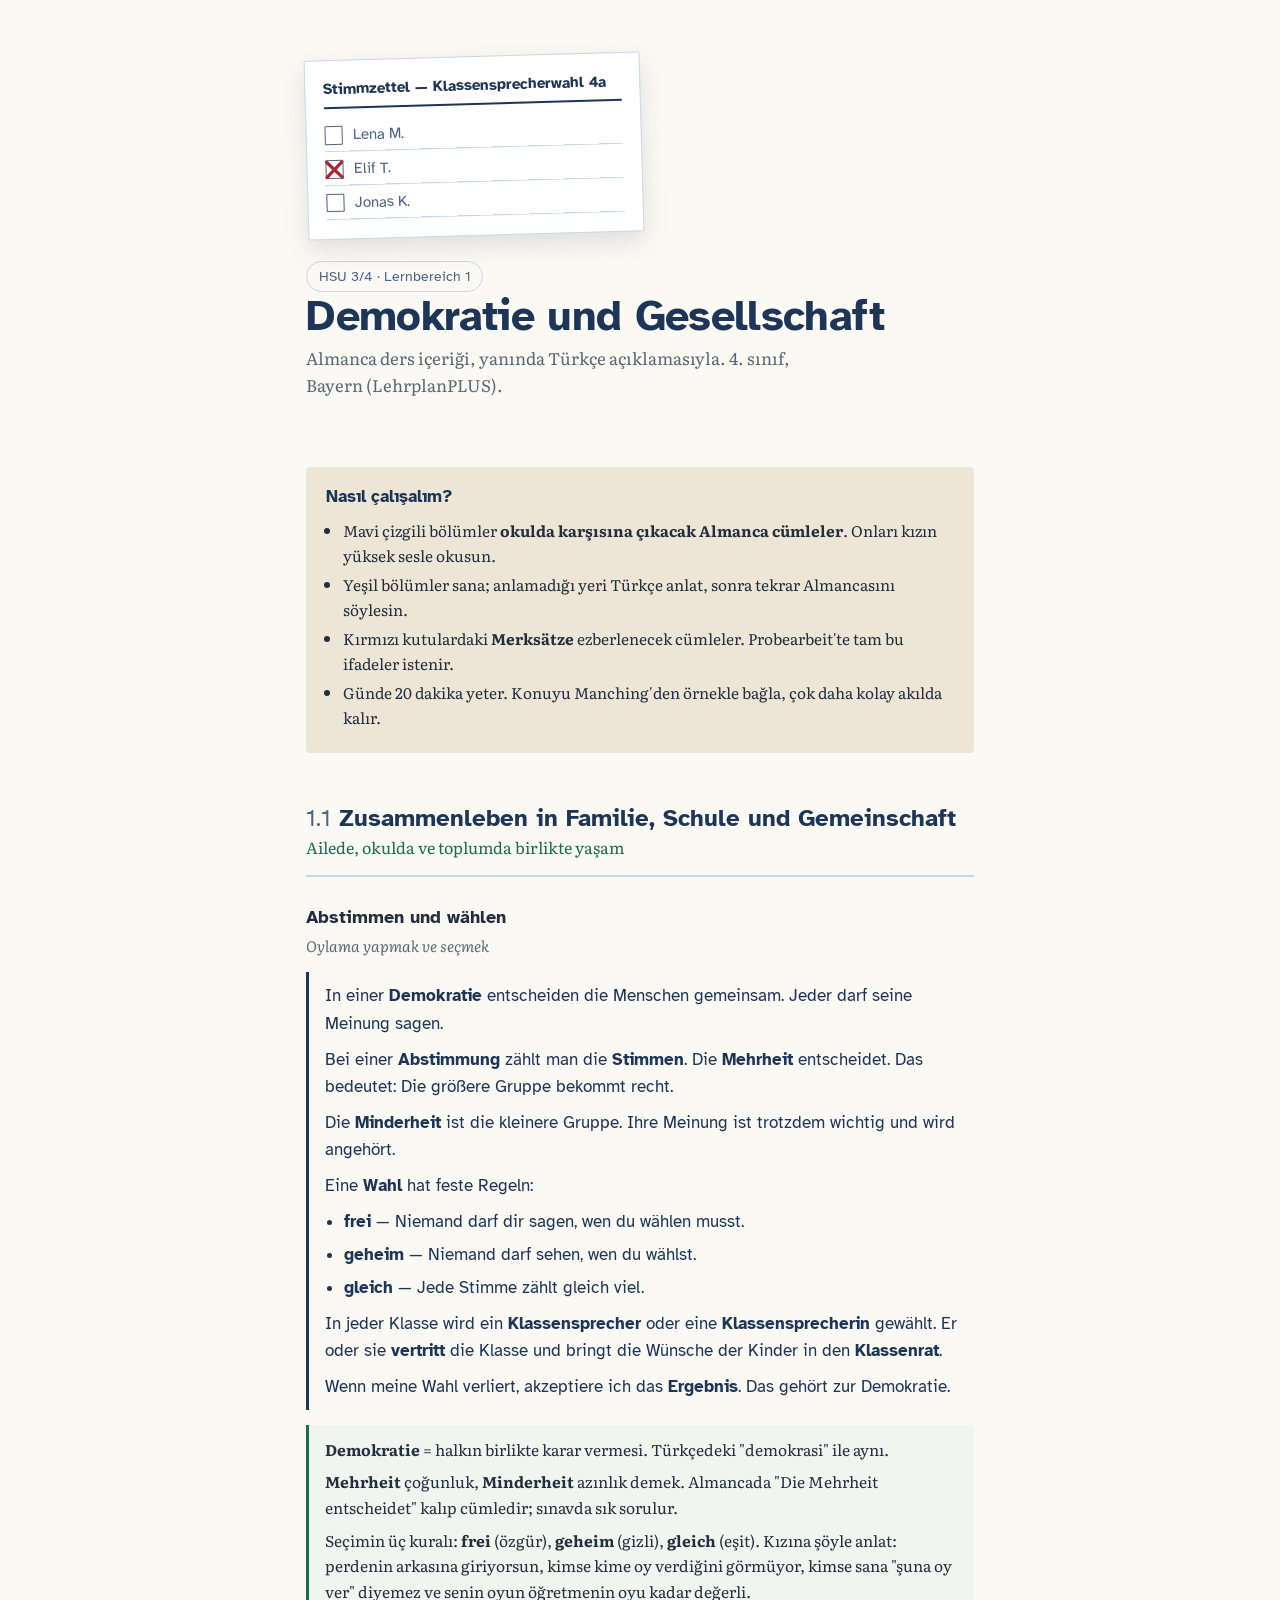
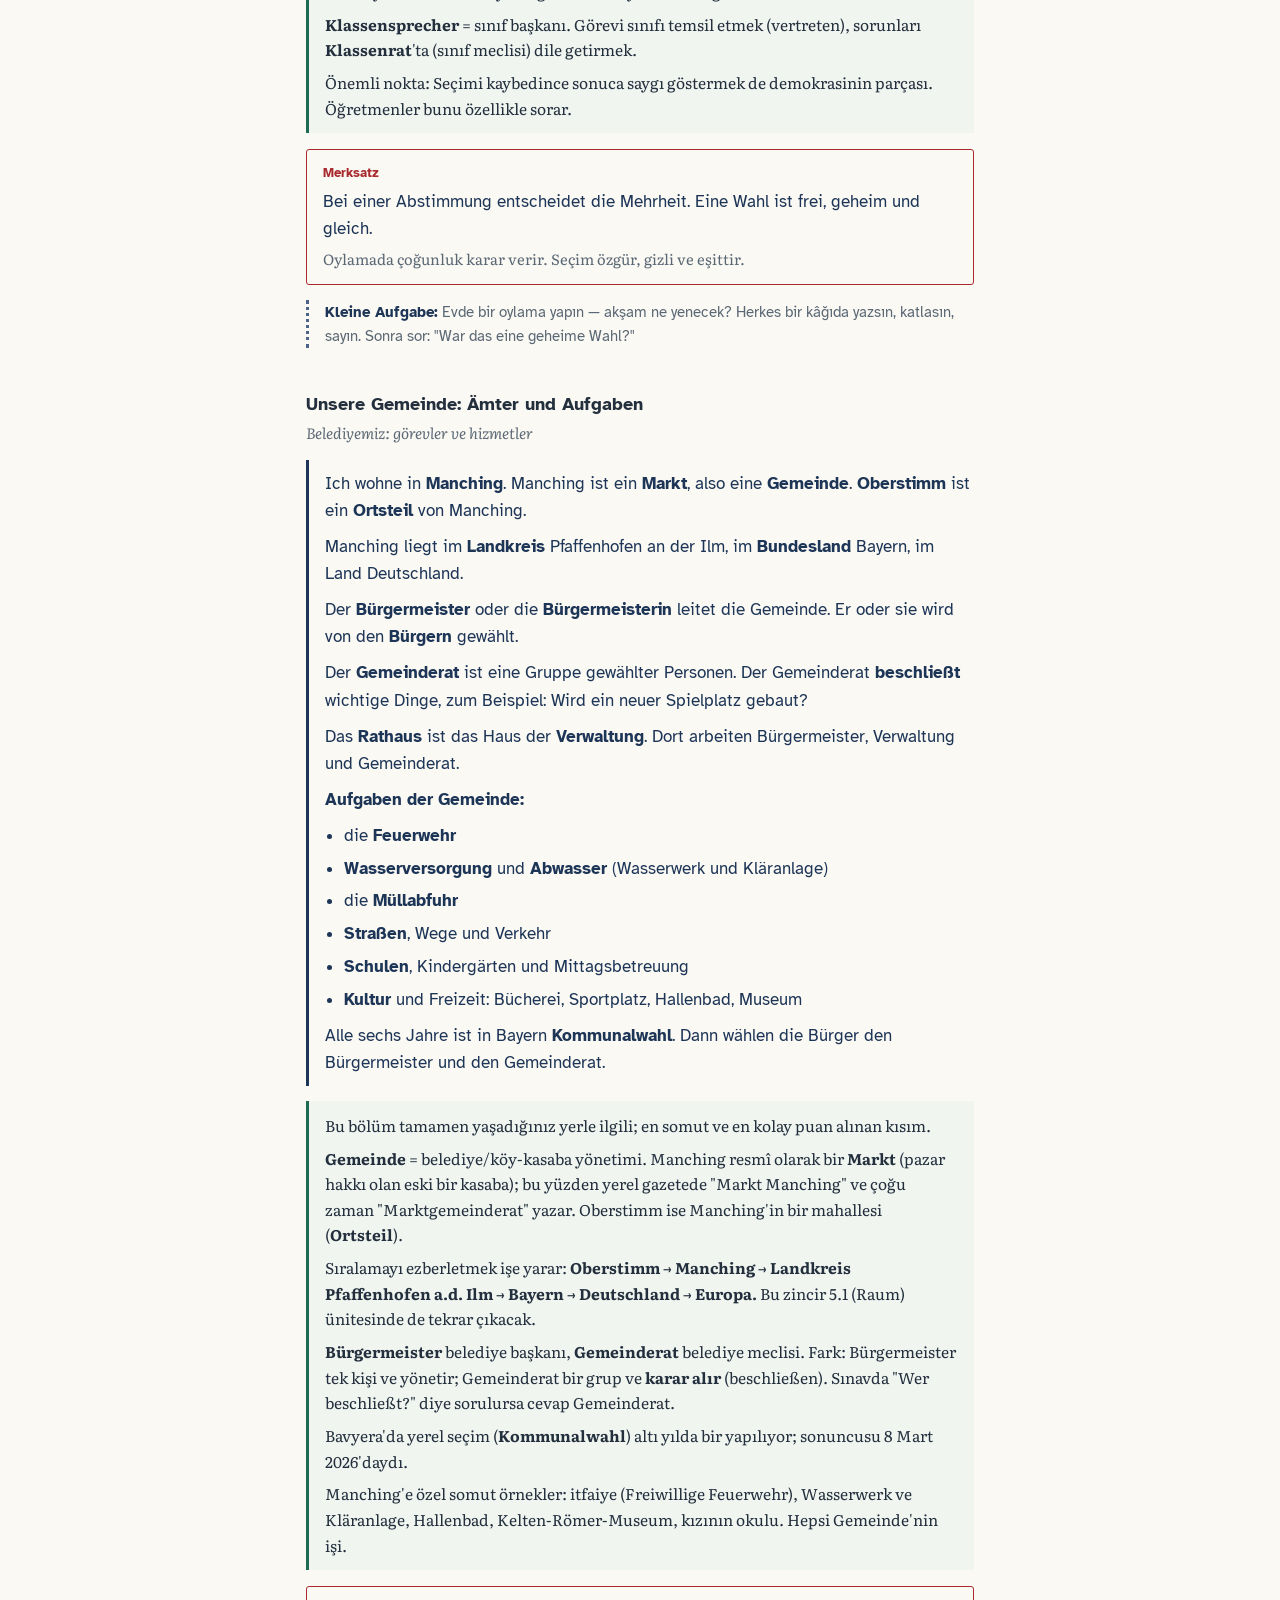
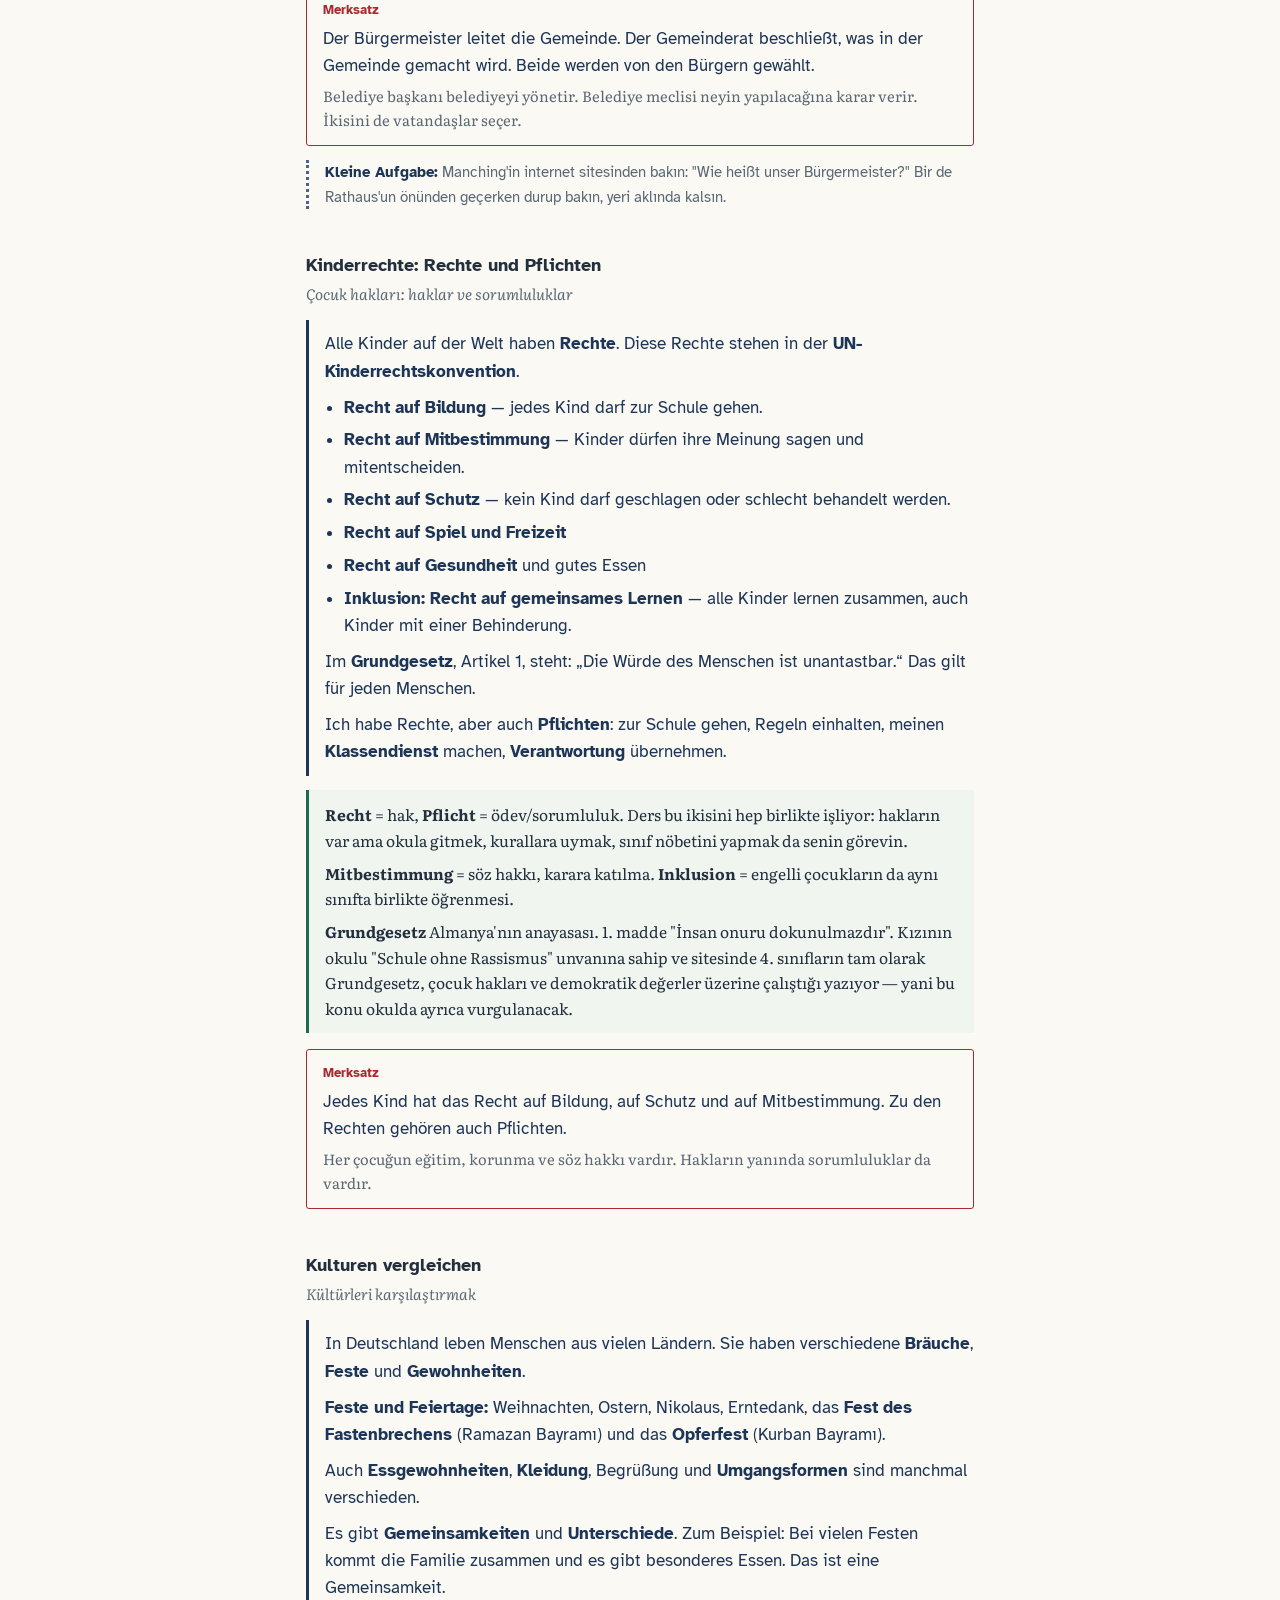
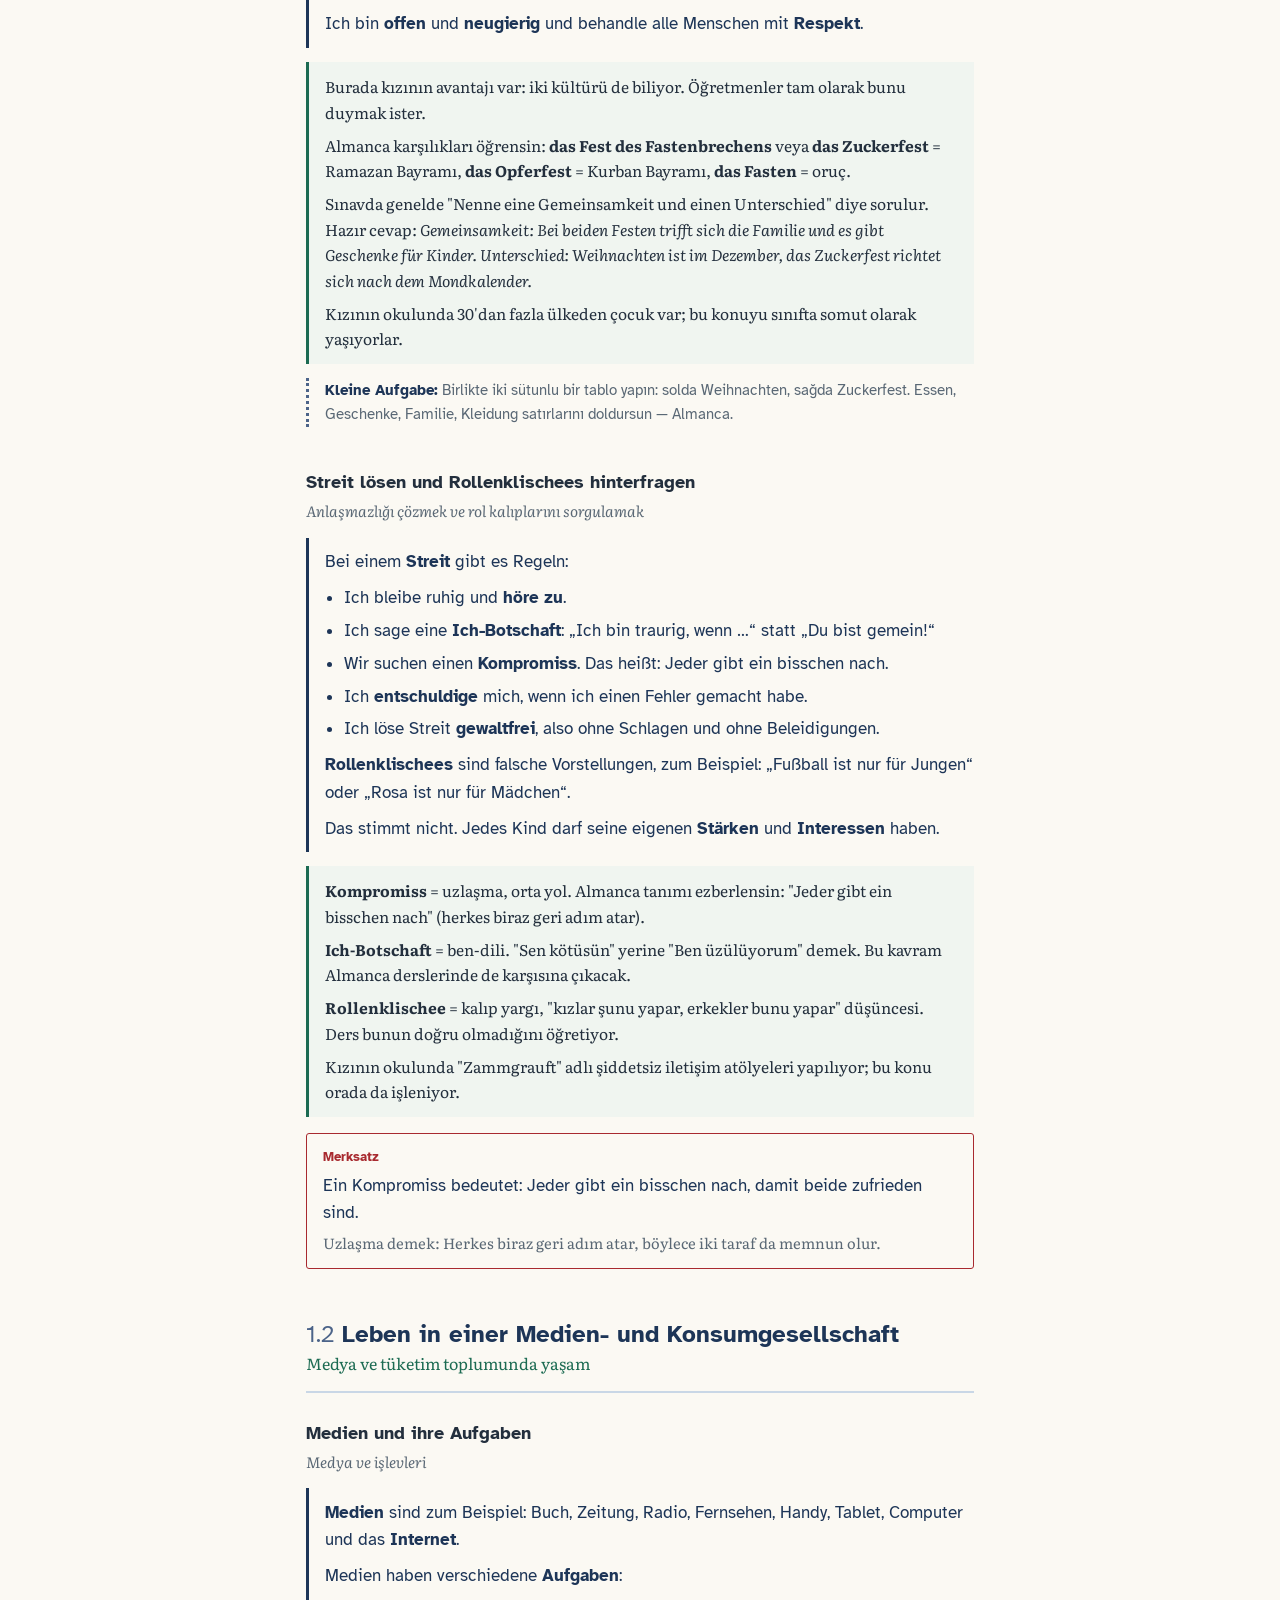
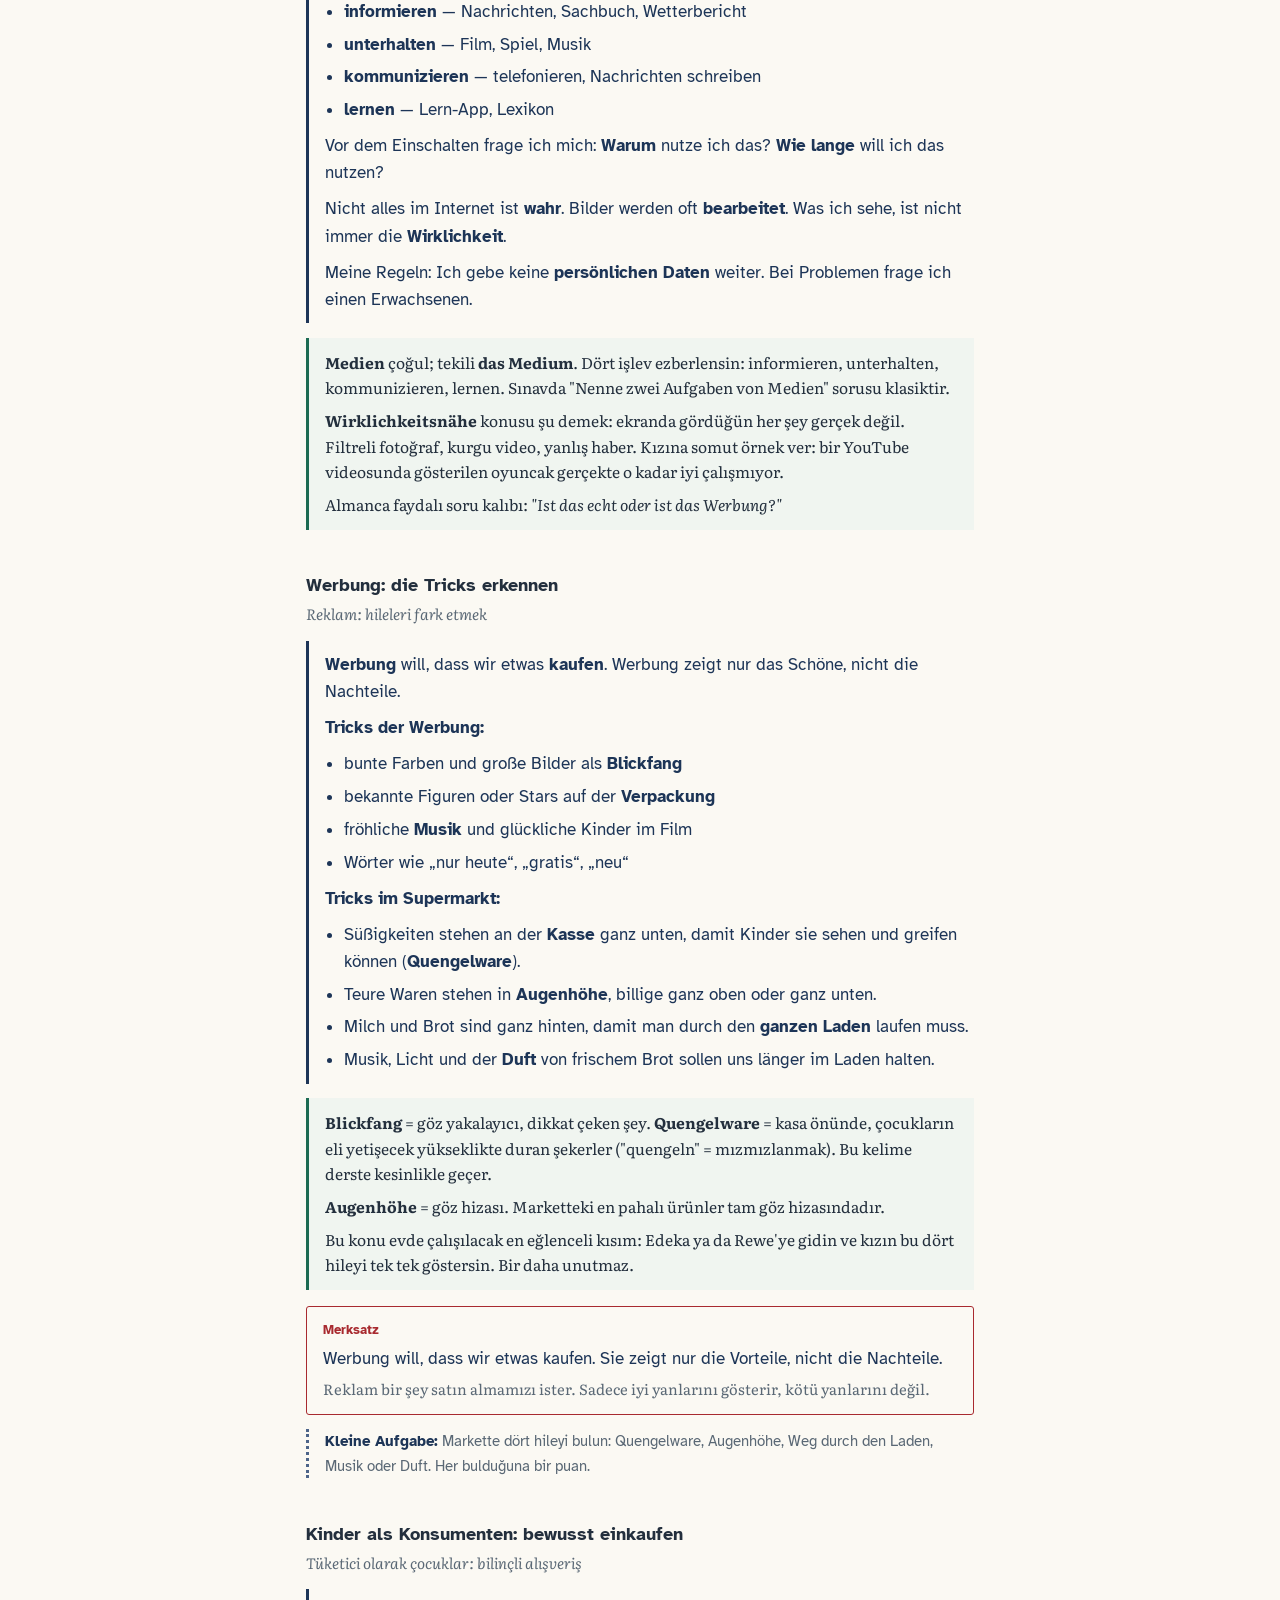
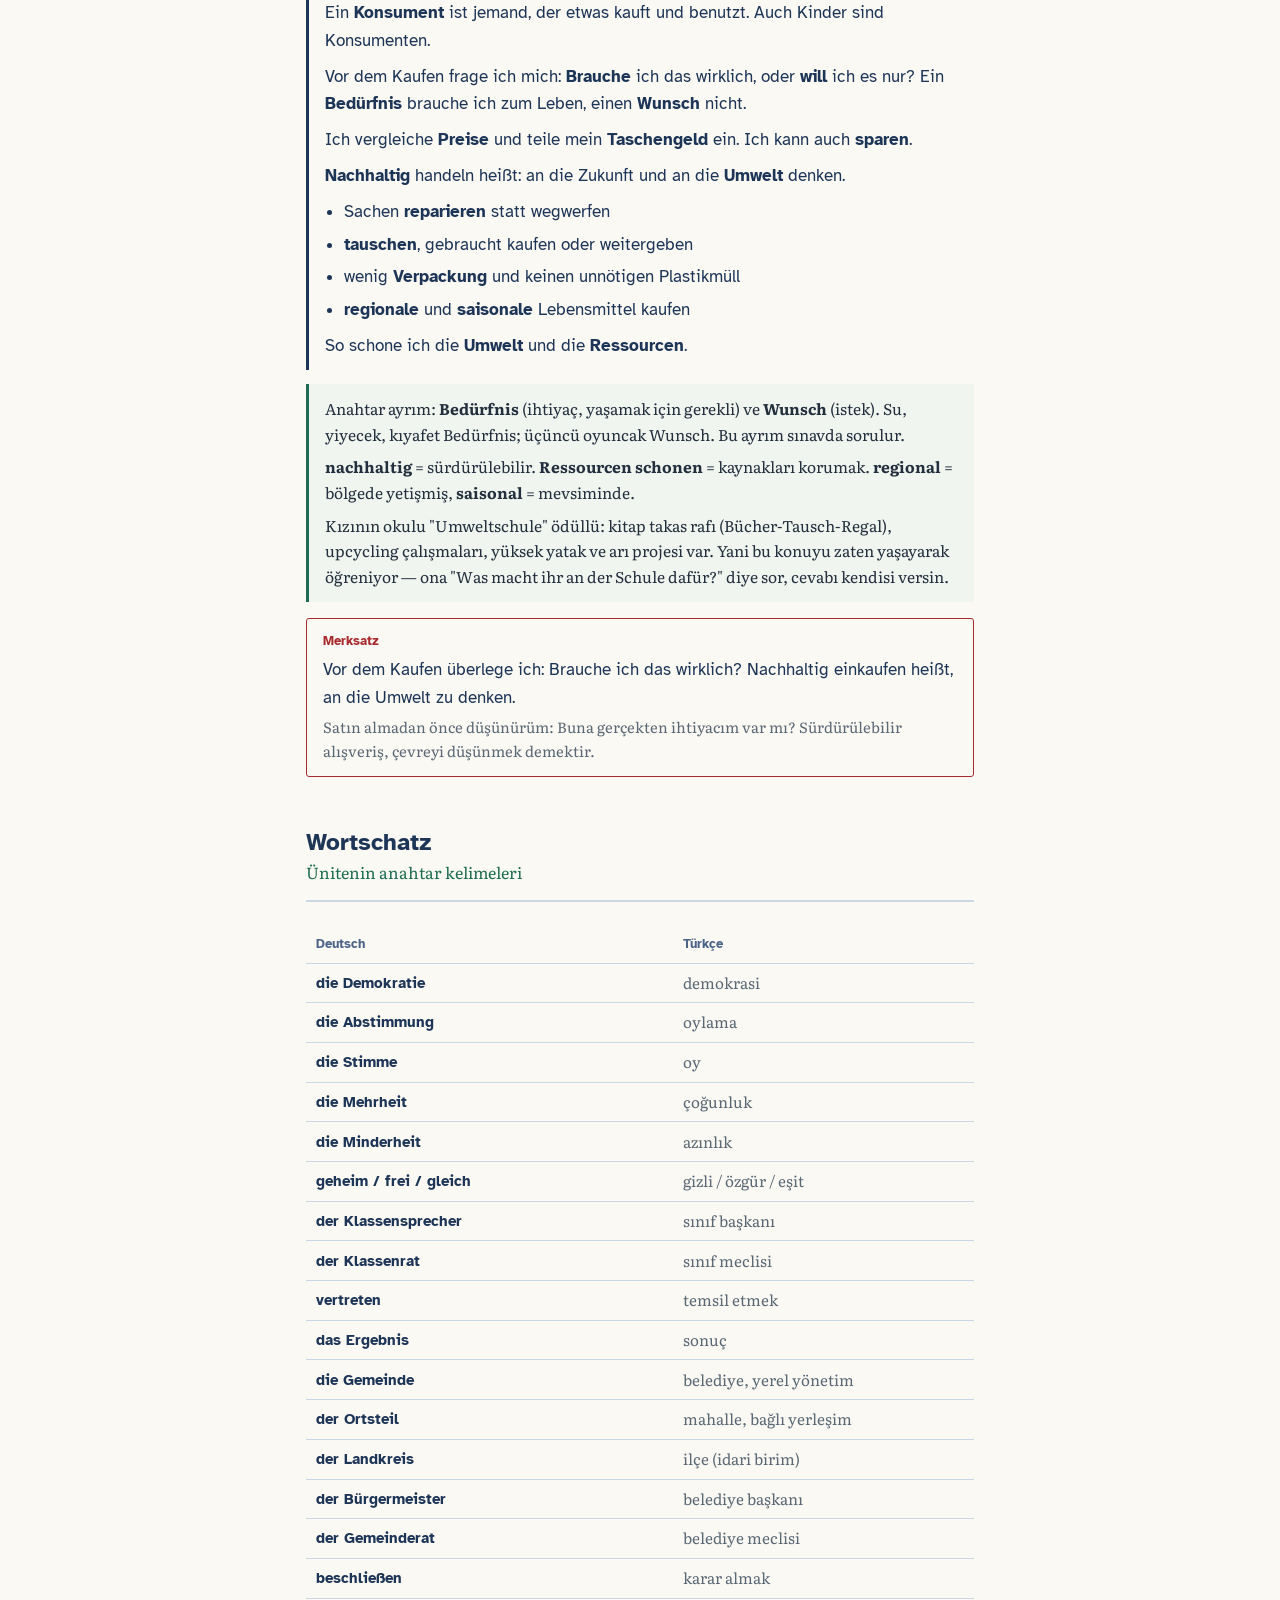
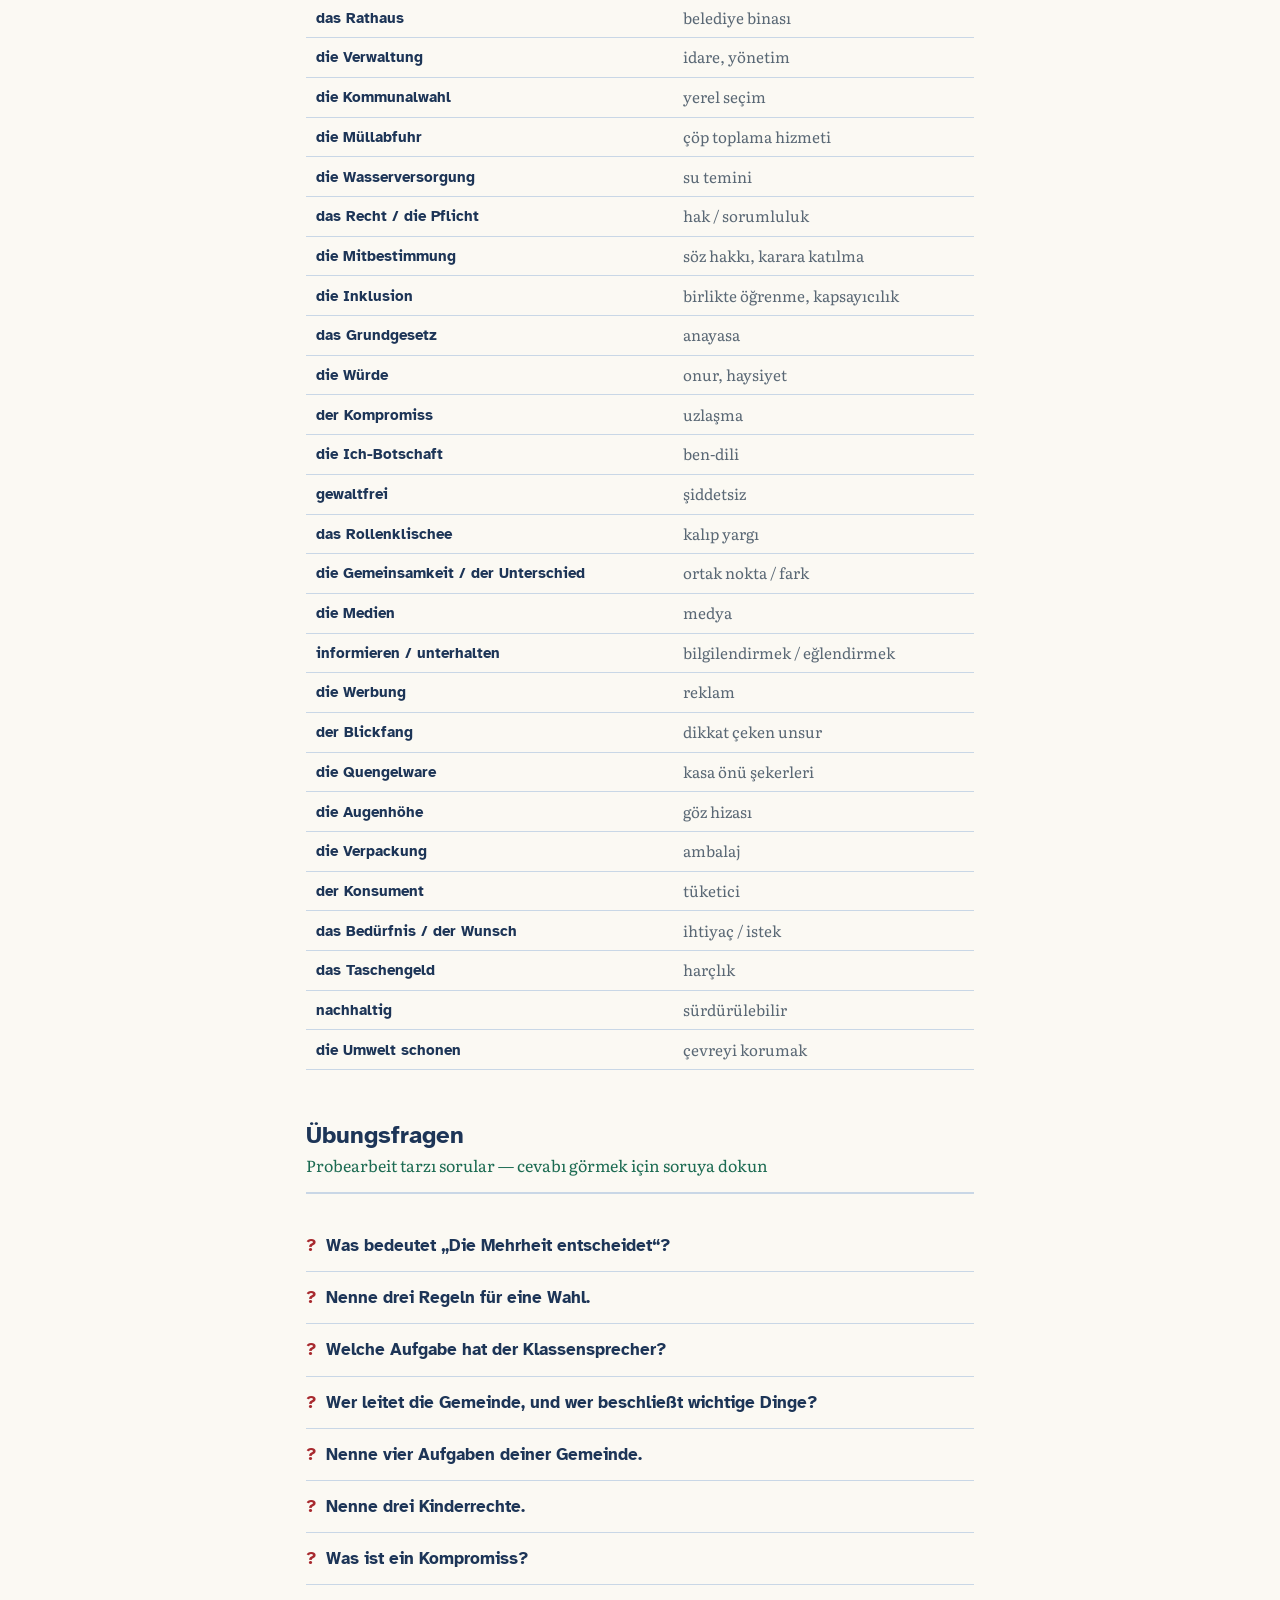
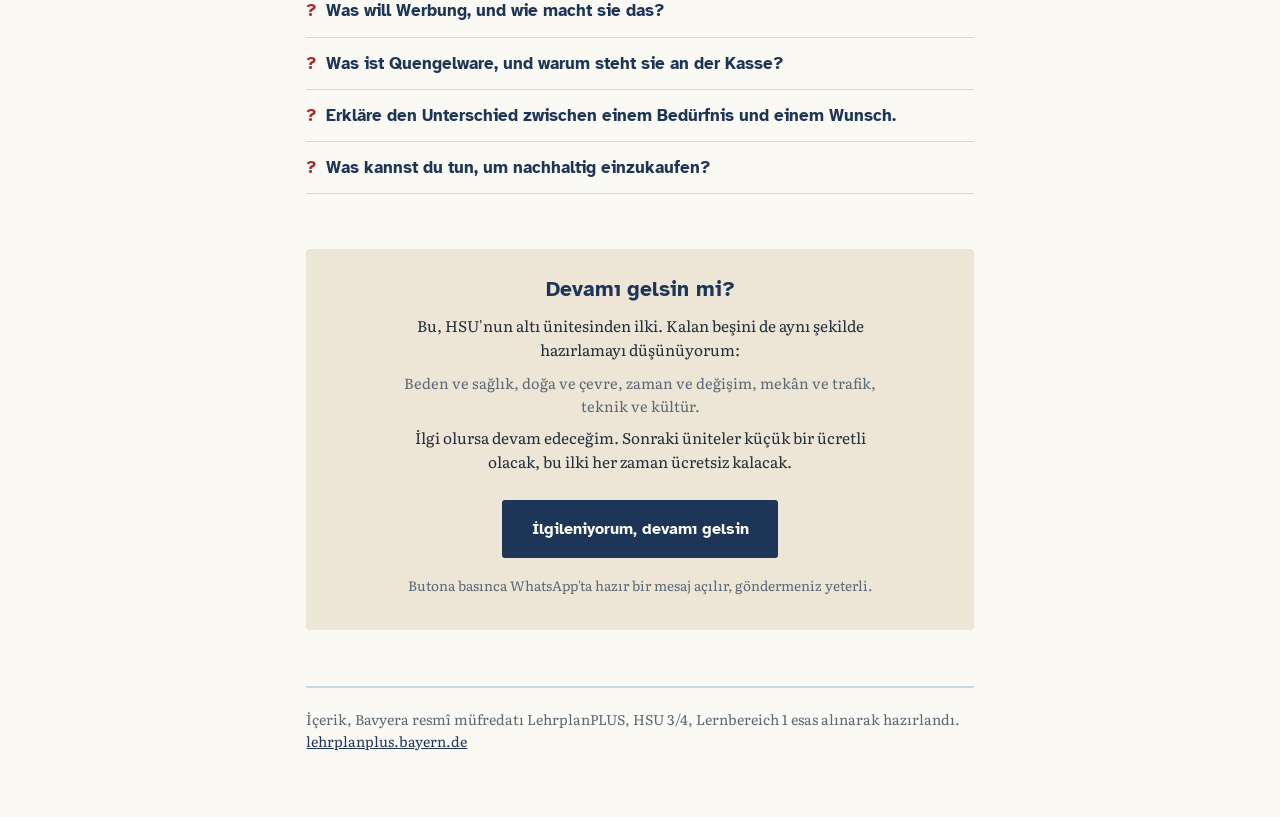
==== commit 4b1db0b7: "Whatsapp eklendi" ====
--- a/index.html
+++ b/index.html
@@ -215,6 +215,30 @@
   }
   details .tr-ans{ color:var(--green); margin-top:.3rem; }
 
+  .cta{
+    margin:3.4rem 0 0;
+    background:var(--sand);
+    border-radius:4px;
+    padding:1.5rem 1.3rem 1.6rem;
+    text-align:center;
+  }
+  .cta h2{ font-size:1.3rem; margin:0 0 .4rem; color:var(--ink); }
+  .cta p{
+    font-family:"Literata",Georgia,serif; font-size:.96rem;
+    margin:.5rem auto; max-width:30rem; color:var(--text);
+  }
+  .cta .units{ color:var(--text-soft); font-size:.91rem; }
+  .cta-btn{
+    display:inline-block; margin:1.1rem 0 .3rem;
+    background:var(--ink); color:var(--paper);
+    text-decoration:none; font-weight:700; font-size:1.02rem;
+    padding:.85rem 1.7rem; border-radius:3px;
+    border:2px solid var(--ink);
+  }
+  .cta-btn:hover{ background:transparent; color:var(--ink); }
+  .cta-btn:focus-visible{ outline:2px solid var(--red); outline-offset:3px; }
+  .cta .fine{ font-size:.85rem; color:var(--text-soft); margin-top:.8rem; }
+
   footer{
     margin-top:3.5rem; padding-top:1.2rem; border-top:2px solid var(--rule);
     font-size:.88rem; color:var(--text-soft);
@@ -227,6 +251,7 @@
     .slip{ box-shadow:none; transform:none; }
     details{ break-inside:avoid; }
     details > div{ display:block !important; }
+    .cta{ display:none; }
     .topic{ break-inside:avoid; }
   }
 </style>
@@ -694,6 +719,15 @@
     </details>
   </section>
 
+  <section class="cta">
+    <h2>Devamı gelsin mi?</h2>
+    <p>Bu, HSU'nun altı ünitesinden ilki. Kalan beşini de aynı şekilde hazırlamayı düşünüyorum:</p>
+    <p class="units">Beden ve sağlık, doğa ve çevre, zaman ve değişim, mekân ve trafik, teknik ve kültür.</p>
+    <p>İlgi olursa devam edeceğim. Sonraki üniteler küçük bir ücretli olacak, bu ilki her zaman ücretsiz kalacak.</p>
+    <a class="cta-btn" href="https://wa.me/491793976608?text=Merhaba%2C%20HSU%20sayfas%C4%B1n%C4%B1%20g%C3%B6rd%C3%BCm.%20Di%C4%9Fer%20%C3%BCniteler%20haz%C4%B1r%20olunca%20haber%20verir%20misiniz%3F%20%C4%B0lgileniyorum." target="_blank" rel="noopener">İlgileniyorum, devamı gelsin</a>
+    <p class="fine">Butona basınca WhatsApp'ta hazır bir mesaj açılır, göndermeniz yeterli.</p>
+  </section>
+
   <footer>
     İçerik, Bavyera resmî müfredatı LehrplanPLUS, HSU 3/4, Lernbereich 1 esas alınarak hazırlandı.
     <a href="https://www.lehrplanplus.bayern.de/fachlehrplan/grundschule/4/hsu">lehrplanplus.bayern.de</a>
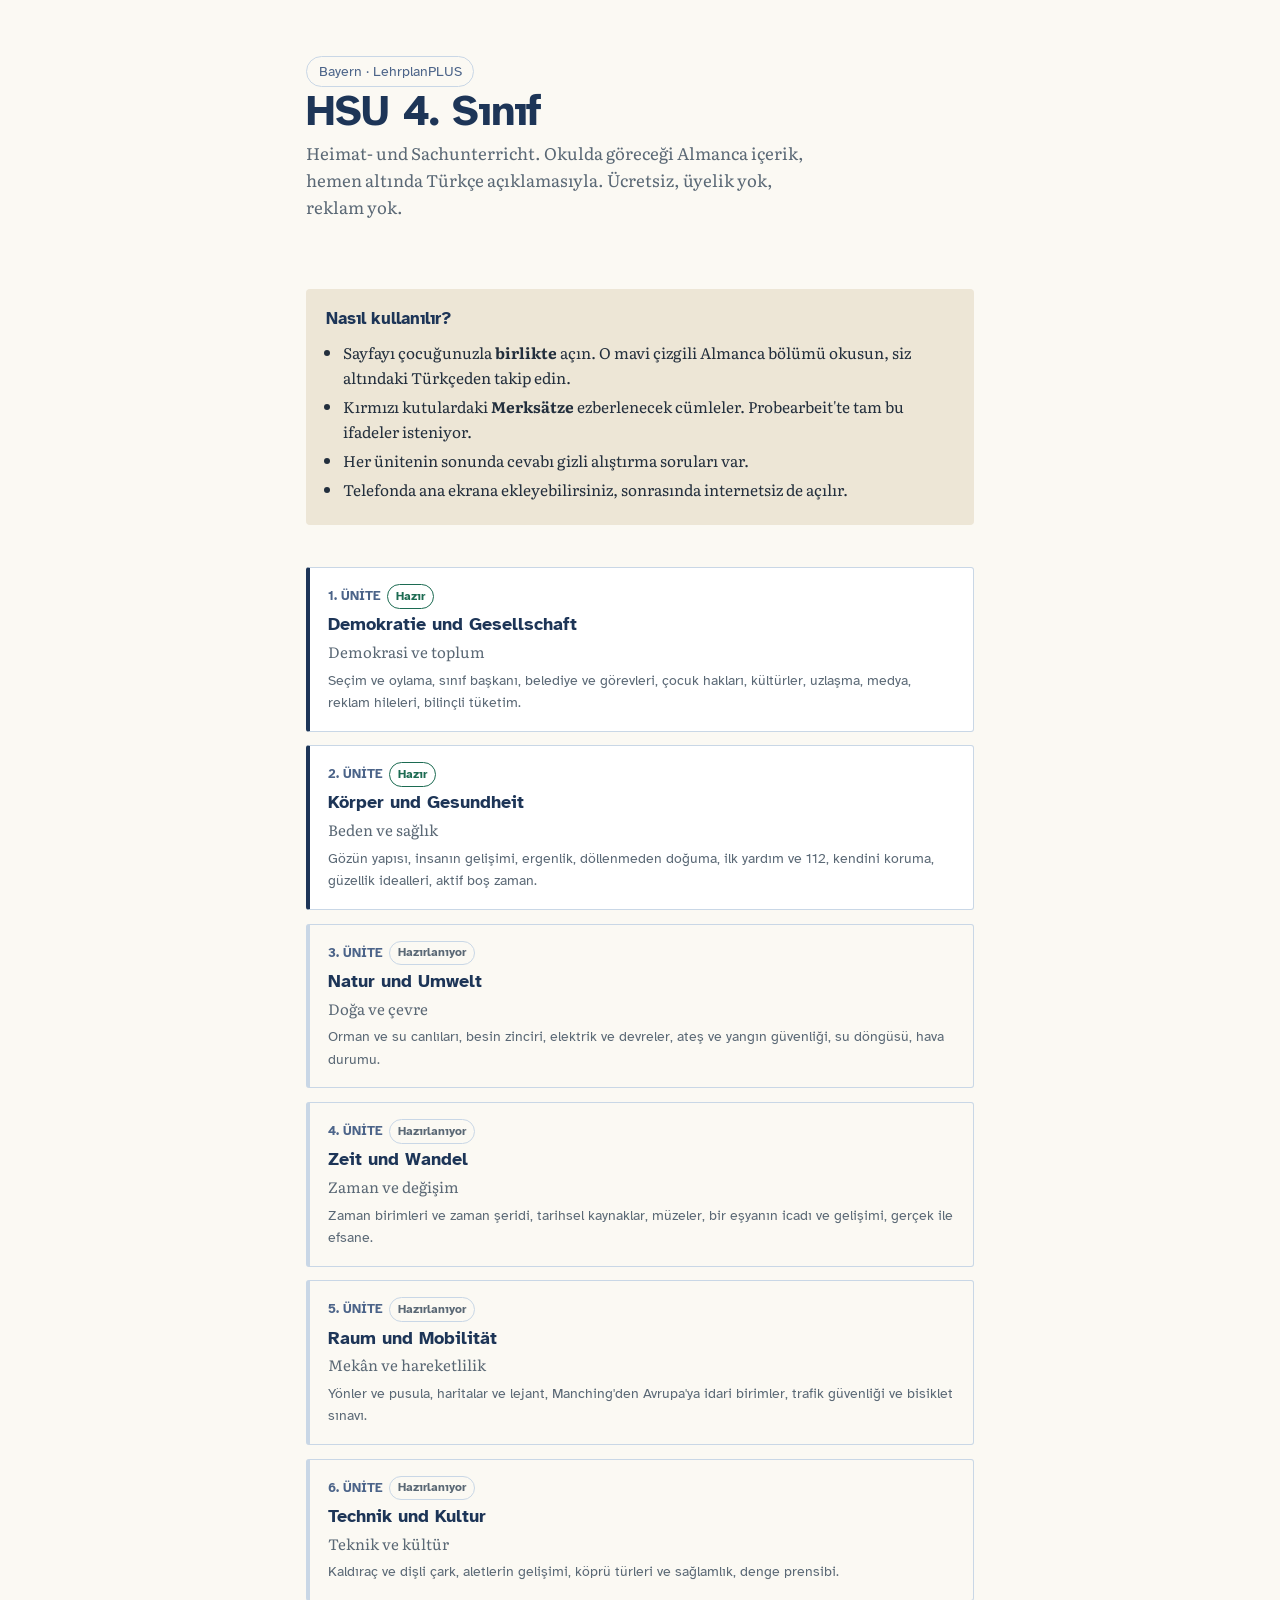
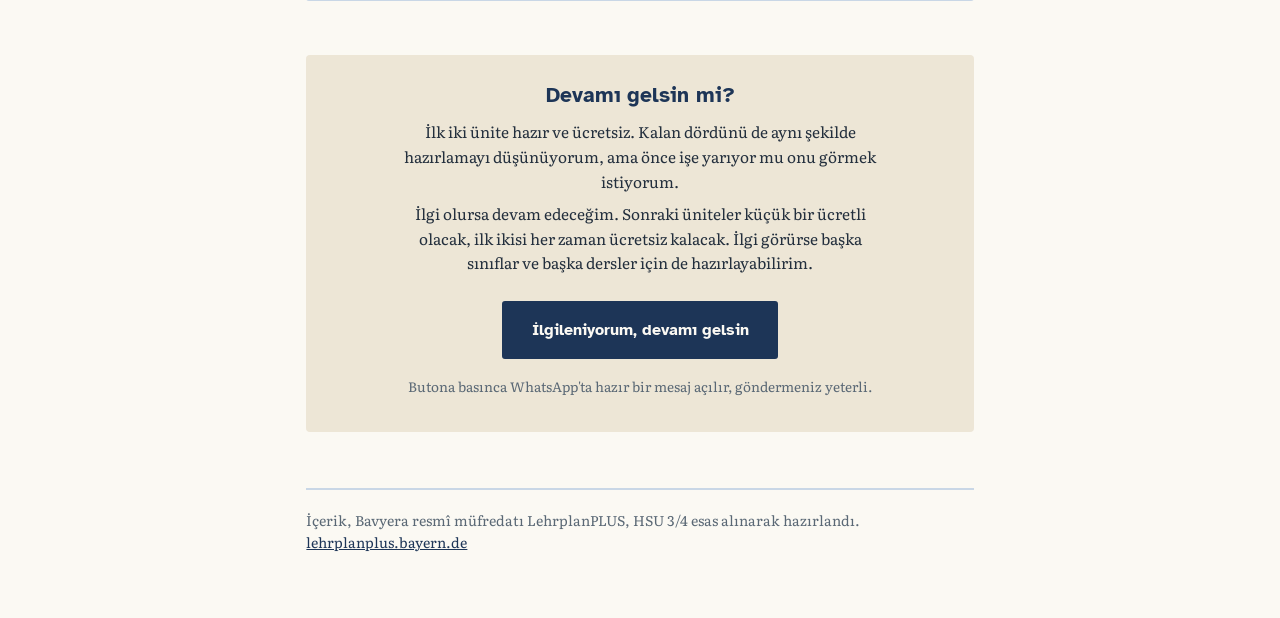
==== commit a3a46187: "2.ünite" ====
--- a/index.html
+++ b/index.html
@@ -1,735 +1,100 @@
 <!DOCTYPE html>
-<html lang="de">
+<html lang="tr">
 <head>
 <meta charset="utf-8">
 <meta name="viewport" content="width=device-width, initial-scale=1, viewport-fit=cover">
-<title>Demokratie und Gesellschaft — HSU 4. Klasse</title>
+<title>HSU 4. Sınıf — Almanca ve Türkçe</title>
 <link rel="manifest" href="./manifest.webmanifest">
+<link rel="stylesheet" href="./style.css">
+<meta name="description" content="Bayern 4. sinif HSU dersi, Almanca icerik ve yaninda Turkce aciklamalariyla. Ucretsiz, uyelik yok.">
+<meta property="og:title" content="HSU 4. Sınıf — Almanca ve Türkçe">
+<meta property="og:description" content="Bayern 4. sinif HSU dersi, Almanca icerik ve yaninda Turkce aciklamalariyla. Ucretsiz, uyelik yok.">
+<meta property="og:image" content="./icon-512.png">
+<meta property="og:type" content="website">
 <meta name="theme-color" content="#FBF9F3" media="(prefers-color-scheme: light)">
 <meta name="theme-color" content="#101720" media="(prefers-color-scheme: dark)">
 <meta name="mobile-web-app-capable" content="yes">
 <meta name="apple-mobile-web-app-capable" content="yes">
-<meta name="apple-mobile-web-app-status-bar-style" content="default">
-<meta name="apple-mobile-web-app-title" content="HSU Demokratie">
+<meta name="apple-mobile-web-app-title" content="HSU 4">
 <link rel="apple-touch-icon" href="./icon-192.png">
 <link rel="icon" href="./icon-192.png">
 <link rel="preconnect" href="https://fonts.googleapis.com">
 <link rel="preconnect" href="https://fonts.gstatic.com" crossorigin>
 <link href="https://fonts.googleapis.com/css2?family=Atkinson+Hyperlegible:ital,wght@0,400;0,700;1,400&family=Literata:ital,opsz,wght@0,7..72,400;0,7..72,600;1,7..72,400&display=swap" rel="stylesheet">
-<style>
-  :root{
-    --paper:#FBF9F3;
-    --panel:#FFFFFF;
-    --ink:#1D3557;
-    --ink-soft:#4C6489;
-    --rule:#C9D7E6;
-    --red:#A82A2F;
-    --green:#1C6B52;
-    --green-bg:#F0F5F0;
-    --sand:#EDE6D6;
-    --text:#232F3D;
-    --text-soft:#5A6875;
-
-    box-sizing:border-box;
-    padding-top:env(safe-area-inset-top, 0px);
-    padding-bottom:env(safe-area-inset-bottom, 0px);
-  }
-  @media (prefers-color-scheme: dark){
-    :root:not([data-theme="light"]){
-      --paper:#101720;
-      --panel:#17202C;
-      --ink:#A9C6EA;
-      --ink-soft:#8CA5C4;
-      --rule:#2B3B50;
-      --red:#E8888C;
-      --green:#78C2A5;
-      --green-bg:#16241F;
-      --sand:#1F2935;
-      --text:#DCE4ED;
-      --text-soft:#9AA8B7;
-    }
-  }
-  :root[data-theme="dark"]{
-    --paper:#101720;
-    --panel:#17202C;
-    --ink:#A9C6EA;
-    --ink-soft:#8CA5C4;
-    --rule:#2B3B50;
-    --red:#E8888C;
-    --green:#78C2A5;
-    --green-bg:#16241F;
-    --sand:#1F2935;
-    --text:#DCE4ED;
-    --text-soft:#9AA8B7;
-  }
-  html{ scroll-padding-top:env(safe-area-inset-top, 0px); -webkit-text-size-adjust:100%; }
-  *,*::before,*::after{ box-sizing:border-box; }
-
-  body{
-    margin:0;
-    background:var(--paper);
-    color:var(--text);
-    font-family:"Atkinson Hyperlegible","Verdana","Segoe UI",system-ui,sans-serif;
-    font-size:17px;
-    line-height:1.6;
-  }
-  .wrap{ max-width:44rem; margin:0 auto; padding:1.5rem 1.15rem 4rem; }
-
-  /* ---------- Hero ---------- */
-  .hero{ padding:2rem 0 1.25rem; }
-  .slip{
-    background:var(--panel);
-    border:1px solid var(--rule);
-    border-radius:2px;
-    box-shadow:0 10px 24px rgba(29,53,87,.13);
-    transform:rotate(-1.6deg);
-    padding:1rem 1.1rem 1.15rem;
-    max-width:21rem;
-    margin-bottom:1.6rem;
-  }
-  .slip-head{
-    font-weight:700; color:var(--ink); font-size:.95rem;
-    border-bottom:2px solid var(--ink); padding-bottom:.35rem; margin-bottom:.6rem;
-  }
-  .slip-row{
-    display:flex; align-items:center; gap:.65rem;
-    padding:.3rem 0;
-    background-image:linear-gradient(to bottom, transparent calc(100% - 1px), var(--rule) calc(100% - 1px));
-    color:var(--ink-soft); font-size:.95rem;
-  }
-  .box{
-    position:relative; flex:0 0 auto;
-    width:1.15rem; height:1.15rem;
-    border:1.5px solid var(--ink-soft); border-radius:1px;
-  }
-  .box svg{ position:absolute; inset:-28%; width:156%; height:156%; }
-
-  h1{
-    font-size:clamp(1.85rem,6.2vw,2.7rem);
-    line-height:1.12; margin:0 0 .3rem; color:var(--ink);
-    letter-spacing:-.015em;
-  }
-  .hero .sub{
-    font-family:"Literata",Georgia,serif;
-    font-size:1.05rem; color:var(--text-soft); margin:0 0 1.2rem; max-width:32rem;
-  }
-  .tagline{
-    display:inline-block; font-size:.85rem; color:var(--ink-soft);
-    border:1px solid var(--rule); border-radius:999px; padding:.22rem .7rem;
-  }
-
-  /* ---------- How to use ---------- */
-  .howto{
-    background:var(--sand); border-radius:4px;
-    padding:1.1rem 1.2rem; margin:1.8rem 0 2.6rem;
-  }
-  .howto h2{ font-size:1.05rem; margin:0 0 .5rem; color:var(--ink); }
-  .howto ul{ margin:0; padding-left:1.1rem; font-family:"Literata",Georgia,serif; font-size:.96rem; }
-  .howto li{ margin:.3rem 0; }
-
-  /* ---------- Chapters ---------- */
-  .chapter{ margin:3.2rem 0 0; }
-  .chapter > h2{
-    font-size:1.5rem; color:var(--ink); margin:0 0 .15rem; line-height:1.2;
-  }
-  .chapter > .tr-title{
-    font-family:"Literata",Georgia,serif; color:var(--green);
-    font-size:1rem; margin:0 0 1.6rem; padding-bottom:.9rem;
-    border-bottom:2px solid var(--rule);
-  }
-  .num{ color:var(--ink-soft); font-weight:400; }
-
-  .topic{ margin:0 0 2.6rem; }
-  .topic h3{
-    font-size:1.15rem; margin:0 0 .1rem; color:var(--text);
-  }
-  .topic .tr-sub{
-    font-family:"Literata",Georgia,serif; font-style:italic;
-    color:var(--text-soft); font-size:.94rem; margin:0 0 .9rem;
-  }
-
-  .de{
-    border-left:3px solid var(--ink);
-    padding:.1rem 0 .1rem 1rem;
-    color:var(--ink);
-  }
-  .de p{ margin:.55rem 0; }
-  .de ul{ margin:.55rem 0; padding-left:1.15rem; }
-  .de li{ margin:.35rem 0; }
-  .de b{ font-weight:700; }
-
-  .tr{
-    background:var(--green-bg);
-    border-left:3px solid var(--green);
-    padding:.75rem 1rem;
-    margin:.9rem 0 0;
-    font-family:"Literata",Georgia,serif;
-    font-size:.97rem;
-    line-height:1.65;
-  }
-  .tr p{ margin:.45rem 0; }
-  .tr p:first-child{ margin-top:0; }
-  .tr p:last-child{ margin-bottom:0; }
-  .tr ul{ margin:.45rem 0; padding-left:1.1rem; }
-
-  .merke{
-    margin:1rem 0 0; padding:.8rem 1rem;
-    border:1.5px solid var(--red); border-radius:3px;
-  }
-  .merke .label{ color:var(--red); font-weight:700; font-size:.82rem; }
-  .merke .satz{ color:var(--ink); margin:.25rem 0 .35rem; }
-  .merke .cev{ font-family:"Literata",Georgia,serif; font-size:.92rem; color:var(--text-soft); margin:0; }
-
-  .task{
-    margin:.9rem 0 0; padding-left:1rem;
-    border-left:3px dotted var(--ink-soft);
-    font-size:.95rem; color:var(--text-soft);
-  }
-  .task .label{ color:var(--ink); font-weight:700; }
-
-  /* ---------- Vocabulary ---------- */
-  .tablewrap{ overflow-x:auto; margin:1.2rem 0 0; }
-  table{ border-collapse:collapse; width:100%; min-width:26rem; font-size:.95rem; }
-  th,td{ text-align:left; padding:.45rem .6rem; border-bottom:1px solid var(--rule); vertical-align:top; }
-  th{ color:var(--ink-soft); font-size:.82rem; font-weight:700; }
-  td:first-child{ color:var(--ink); font-weight:700; white-space:nowrap; }
-  td:last-child{ font-family:"Literata",Georgia,serif; color:var(--text-soft); }
-
-  /* ---------- Questions ---------- */
-  details{
-    border-bottom:1px solid var(--rule);
-    padding:.75rem 0;
-  }
-  summary{
-    cursor:pointer; color:var(--ink); font-weight:700; list-style:none;
-    display:flex; gap:.6rem; align-items:baseline;
-  }
-  summary::-webkit-details-marker{ display:none; }
-  summary::before{
-    content:"?"; color:var(--red); font-weight:700; flex:0 0 auto;
-  }
-  summary:focus-visible{ outline:2px solid var(--red); outline-offset:3px; }
-  details > div{
-    margin:.55rem 0 0 1.25rem;
-    font-family:"Literata",Georgia,serif; font-size:.95rem;
-  }
-  details .tr-ans{ color:var(--green); margin-top:.3rem; }
-
-  .cta{
-    margin:3.4rem 0 0;
-    background:var(--sand);
-    border-radius:4px;
-    padding:1.5rem 1.3rem 1.6rem;
-    text-align:center;
-  }
-  .cta h2{ font-size:1.3rem; margin:0 0 .4rem; color:var(--ink); }
-  .cta p{
-    font-family:"Literata",Georgia,serif; font-size:.96rem;
-    margin:.5rem auto; max-width:30rem; color:var(--text);
-  }
-  .cta .units{ color:var(--text-soft); font-size:.91rem; }
-  .cta-btn{
-    display:inline-block; margin:1.1rem 0 .3rem;
-    background:var(--ink); color:var(--paper);
-    text-decoration:none; font-weight:700; font-size:1.02rem;
-    padding:.85rem 1.7rem; border-radius:3px;
-    border:2px solid var(--ink);
-  }
-  .cta-btn:hover{ background:transparent; color:var(--ink); }
-  .cta-btn:focus-visible{ outline:2px solid var(--red); outline-offset:3px; }
-  .cta .fine{ font-size:.85rem; color:var(--text-soft); margin-top:.8rem; }
-
-  footer{
-    margin-top:3.5rem; padding-top:1.2rem; border-top:2px solid var(--rule);
-    font-size:.88rem; color:var(--text-soft);
-    font-family:"Literata",Georgia,serif;
-  }
-  a{ color:var(--ink); }
-
-  @media print{
-    body{ background:#fff; font-size:11.5pt; }
-    .slip{ box-shadow:none; transform:none; }
-    details{ break-inside:avoid; }
-    details > div{ display:block !important; }
-    .cta{ display:none; }
-    .topic{ break-inside:avoid; }
-  }
-</style>
 </head>
 <body>
 <div class="wrap">
 
   <header class="hero">
-    <div class="slip" aria-hidden="true">
-      <div class="slip-head">Stimmzettel — Klassensprecherwahl 4a</div>
-      <div class="slip-row"><span class="box"></span> Lena M.</div>
-      <div class="slip-row"><span class="box">
-        <svg viewBox="0 0 40 40" fill="none" stroke="#A82A2F" stroke-width="5" stroke-linecap="round">
-          <path d="M8 8 L32 32 M32 8 L8 32"/>
-        </svg>
-      </span> Elif T.</div>
-      <div class="slip-row"><span class="box"></span> Jonas K.</div>
-    </div>
-
-    <span class="tagline">HSU 3/4 · Lernbereich 1</span>
-    <h1>Demokratie und Gesellschaft</h1>
-    <p class="sub">Almanca ders içeriği, yanında Türkçe açıklamasıyla. 4. sınıf, Bayern (LehrplanPLUS).</p>
+    <span class="tagline">Bayern · LehrplanPLUS</span>
+    <h1>HSU 4. Sınıf</h1>
+    <p class="sub">Heimat- und Sachunterricht. Okulda göreceği Almanca içerik, hemen altında Türkçe açıklamasıyla. Ücretsiz, üyelik yok, reklam yok.</p>
   </header>
 
   <div class="howto">
-    <h2>Nasıl çalışalım?</h2>
+    <h2>Nasıl kullanılır?</h2>
     <ul>
-      <li>Mavi çizgili bölümler <b>okulda karşısına çıkacak Almanca cümleler</b>. Onları kızın yüksek sesle okusun.</li>
-      <li>Yeşil bölümler sana; anlamadığı yeri Türkçe anlat, sonra tekrar Almancasını söylesin.</li>
-      <li>Kırmızı kutulardaki <b>Merksätze</b> ezberlenecek cümleler. Probearbeit'te tam bu ifadeler istenir.</li>
-      <li>Günde 20 dakika yeter. Konuyu Manching'den örnekle bağla, çok daha kolay akılda kalır.</li>
+      <li>Sayfayı çocuğunuzla <b>birlikte</b> açın. O mavi çizgili Almanca bölümü okusun, siz altındaki Türkçeden takip edin.</li>
+      <li>Kırmızı kutulardaki <b>Merksätze</b> ezberlenecek cümleler. Probearbeit'te tam bu ifadeler isteniyor.</li>
+      <li>Her ünitenin sonunda cevabı gizli alıştırma soruları var.</li>
+      <li>Telefonda ana ekrana ekleyebilirsiniz, sonrasında internetsiz de açılır.</li>
     </ul>
   </div>
 
-  <!-- ============ 1.1 ============ -->
-  <section class="chapter">
-    <h2><span class="num">1.1</span> Zusammenleben in Familie, Schule und Gemeinschaft</h2>
-    <p class="tr-title">Ailede, okulda ve toplumda birlikte yaşam</p>
+  <section class="units-list">
+    <a class="unit-card" href="./demokratie.html">
+      <div class="unit-no">1. ÜNİTE<span class="badge">Hazır</span></div>
+      <h3>Demokratie und Gesellschaft</h3>
+      <p class="tr-name">Demokrasi ve toplum</p>
+      <p class="topics">Seçim ve oylama, sınıf başkanı, belediye ve görevleri, çocuk hakları, kültürler, uzlaşma, medya, reklam hileleri, bilinçli tüketim.</p>
+    </a>
 
-    <!-- A -->
-    <div class="topic">
-      <h3>Abstimmen und wählen</h3>
-      <p class="tr-sub">Oylama yapmak ve seçmek</p>
+    <a class="unit-card" href="./koerper.html">
+      <div class="unit-no">2. ÜNİTE<span class="badge">Hazır</span></div>
+      <h3>Körper und Gesundheit</h3>
+      <p class="tr-name">Beden ve sağlık</p>
+      <p class="topics">Gözün yapısı, insanın gelişimi, ergenlik, döllenmeden doğuma, ilk yardım ve 112, kendini koruma, güzellik idealleri, aktif boş zaman.</p>
+    </a>
 
-      <div class="de">
-        <p>In einer <b>Demokratie</b> entscheiden die Menschen gemeinsam. Jeder darf seine Meinung sagen.</p>
-        <p>Bei einer <b>Abstimmung</b> zählt man die <b>Stimmen</b>. Die <b>Mehrheit</b> entscheidet. Das bedeutet: Die größere Gruppe bekommt recht.</p>
-        <p>Die <b>Minderheit</b> ist die kleinere Gruppe. Ihre Meinung ist trotzdem wichtig und wird angehört.</p>
-        <p>Eine <b>Wahl</b> hat feste Regeln:</p>
-        <ul>
-          <li><b>frei</b> — Niemand darf dir sagen, wen du wählen musst.</li>
-          <li><b>geheim</b> — Niemand darf sehen, wen du wählst.</li>
-          <li><b>gleich</b> — Jede Stimme zählt gleich viel.</li>
-        </ul>
-        <p>In jeder Klasse wird ein <b>Klassensprecher</b> oder eine <b>Klassensprecherin</b> gewählt. Er oder sie <b>vertritt</b> die Klasse und bringt die Wünsche der Kinder in den <b>Klassenrat</b>.</p>
-        <p>Wenn meine Wahl verliert, akzeptiere ich das <b>Ergebnis</b>. Das gehört zur Demokratie.</p>
-      </div>
-
-      <div class="tr">
-        <p><b>Demokratie</b> = halkın birlikte karar vermesi. Türkçedeki "demokrasi" ile aynı.</p>
-        <p><b>Mehrheit</b> çoğunluk, <b>Minderheit</b> azınlık demek. Almancada "Die Mehrheit entscheidet" kalıp cümledir; sınavda sık sorulur.</p>
-        <p>Seçimin üç kuralı: <b>frei</b> (özgür), <b>geheim</b> (gizli), <b>gleich</b> (eşit). Kızına şöyle anlat: perdenin arkasına giriyorsun, kimse kime oy verdiğini görmüyor, kimse sana "şuna oy ver" diyemez ve senin oyun öğretmenin oyu kadar değerli.</p>
-        <p><b>Klassensprecher</b> = sınıf başkanı. Görevi sınıfı temsil etmek (vertreten), sorunları <b>Klassenrat</b>'ta (sınıf meclisi) dile getirmek.</p>
-        <p>Önemli nokta: Seçimi kaybedince sonuca saygı göstermek de demokrasinin parçası. Öğretmenler bunu özellikle sorar.</p>
-      </div>
-
-      <div class="merke">
-        <div class="label">Merksatz</div>
-        <p class="satz">Bei einer Abstimmung entscheidet die Mehrheit. Eine Wahl ist frei, geheim und gleich.</p>
-        <p class="cev">Oylamada çoğunluk karar verir. Seçim özgür, gizli ve eşittir.</p>
-      </div>
-
-      <div class="task">
-        <span class="label">Kleine Aufgabe:</span> Evde bir oylama yapın — akşam ne yenecek? Herkes bir kâğıda yazsın, katlasın, sayın. Sonra sor: "War das eine geheime Wahl?"
-      </div>
+    <div class="unit-card soon">
+      <div class="unit-no">3. ÜNİTE<span class="badge wait">Hazırlanıyor</span></div>
+      <h3>Natur und Umwelt</h3>
+      <p class="tr-name">Doğa ve çevre</p>
+      <p class="topics">Orman ve su canlıları, besin zinciri, elektrik ve devreler, ateş ve yangın güvenliği, su döngüsü, hava durumu.</p>
     </div>
 
-    <!-- B -->
-    <div class="topic">
-      <h3>Unsere Gemeinde: Ämter und Aufgaben</h3>
-      <p class="tr-sub">Belediyemiz: görevler ve hizmetler</p>
-
-      <div class="de">
-        <p>Ich wohne in <b>Manching</b>. Manching ist ein <b>Markt</b>, also eine <b>Gemeinde</b>. <b>Oberstimm</b> ist ein <b>Ortsteil</b> von Manching.</p>
-        <p>Manching liegt im <b>Landkreis</b> Pfaffenhofen an der Ilm, im <b>Bundesland</b> Bayern, im Land Deutschland.</p>
-        <p>Der <b>Bürgermeister</b> oder die <b>Bürgermeisterin</b> leitet die Gemeinde. Er oder sie wird von den <b>Bürgern</b> gewählt.</p>
-        <p>Der <b>Gemeinderat</b> ist eine Gruppe gewählter Personen. Der Gemeinderat <b>beschließt</b> wichtige Dinge, zum Beispiel: Wird ein neuer Spielplatz gebaut?</p>
-        <p>Das <b>Rathaus</b> ist das Haus der <b>Verwaltung</b>. Dort arbeiten Bürgermeister, Verwaltung und Gemeinderat.</p>
-        <p><b>Aufgaben der Gemeinde:</b></p>
-        <ul>
-          <li>die <b>Feuerwehr</b></li>
-          <li><b>Wasserversorgung</b> und <b>Abwasser</b> (Wasserwerk und Kläranlage)</li>
-          <li>die <b>Müllabfuhr</b></li>
-          <li><b>Straßen</b>, Wege und Verkehr</li>
-          <li><b>Schulen</b>, Kindergärten und Mittagsbetreuung</li>
-          <li><b>Kultur</b> und Freizeit: Bücherei, Sportplatz, Hallenbad, Museum</li>
-        </ul>
-        <p>Alle sechs Jahre ist in Bayern <b>Kommunalwahl</b>. Dann wählen die Bürger den Bürgermeister und den Gemeinderat.</p>
-      </div>
-
-      <div class="tr">
-        <p>Bu bölüm tamamen yaşadığınız yerle ilgili; en somut ve en kolay puan alınan kısım.</p>
-        <p><b>Gemeinde</b> = belediye/köy-kasaba yönetimi. Manching resmî olarak bir <b>Markt</b> (pazar hakkı olan eski bir kasaba); bu yüzden yerel gazetede "Markt Manching" ve çoğu zaman "Marktgemeinderat" yazar. Oberstimm ise Manching'in bir mahallesi (<b>Ortsteil</b>).</p>
-        <p>Sıralamayı ezberletmek işe yarar: <b>Oberstimm → Manching → Landkreis Pfaffenhofen a.d. Ilm → Bayern → Deutschland → Europa.</b> Bu zincir 5.1 (Raum) ünitesinde de tekrar çıkacak.</p>
-        <p><b>Bürgermeister</b> belediye başkanı, <b>Gemeinderat</b> belediye meclisi. Fark: Bürgermeister tek kişi ve yönetir; Gemeinderat bir grup ve <b>karar alır</b> (beschließen). Sınavda "Wer beschließt?" diye sorulursa cevap Gemeinderat.</p>
-        <p>Bavyera'da yerel seçim (<b>Kommunalwahl</b>) altı yılda bir yapılıyor; sonuncusu 8 Mart 2026'daydı.</p>
-        <p>Manching'e özel somut örnekler: itfaiye (Freiwillige Feuerwehr), Wasserwerk ve Kläranlage, Hallenbad, Kelten-Römer-Museum, kızının okulu. Hepsi Gemeinde'nin işi.</p>
-      </div>
-
-      <div class="merke">
-        <div class="label">Merksatz</div>
-        <p class="satz">Der Bürgermeister leitet die Gemeinde. Der Gemeinderat beschließt, was in der Gemeinde gemacht wird. Beide werden von den Bürgern gewählt.</p>
-        <p class="cev">Belediye başkanı belediyeyi yönetir. Belediye meclisi neyin yapılacağına karar verir. İkisini de vatandaşlar seçer.</p>
-      </div>
-
-      <div class="task">
-        <span class="label">Kleine Aufgabe:</span> Manching'in internet sitesinden bakın: "Wie heißt unser Bürgermeister?" Bir de Rathaus'un önünden geçerken durup bakın, yeri aklında kalsın.
-      </div>
+    <div class="unit-card soon">
+      <div class="unit-no">4. ÜNİTE<span class="badge wait">Hazırlanıyor</span></div>
+      <h3>Zeit und Wandel</h3>
+      <p class="tr-name">Zaman ve değişim</p>
+      <p class="topics">Zaman birimleri ve zaman şeridi, tarihsel kaynaklar, müzeler, bir eşyanın icadı ve gelişimi, gerçek ile efsane.</p>
     </div>
 
-    <!-- C -->
-    <div class="topic">
-      <h3>Kinderrechte: Rechte und Pflichten</h3>
-      <p class="tr-sub">Çocuk hakları: haklar ve sorumluluklar</p>
-
-      <div class="de">
-        <p>Alle Kinder auf der Welt haben <b>Rechte</b>. Diese Rechte stehen in der <b>UN-Kinderrechtskonvention</b>.</p>
-        <ul>
-          <li><b>Recht auf Bildung</b> — jedes Kind darf zur Schule gehen.</li>
-          <li><b>Recht auf Mitbestimmung</b> — Kinder dürfen ihre Meinung sagen und mitentscheiden.</li>
-          <li><b>Recht auf Schutz</b> — kein Kind darf geschlagen oder schlecht behandelt werden.</li>
-          <li><b>Recht auf Spiel und Freizeit</b></li>
-          <li><b>Recht auf Gesundheit</b> und gutes Essen</li>
-          <li><b>Inklusion: Recht auf gemeinsames Lernen</b> — alle Kinder lernen zusammen, auch Kinder mit einer Behinderung.</li>
-        </ul>
-        <p>Im <b>Grundgesetz</b>, Artikel 1, steht: „Die Würde des Menschen ist unantastbar.“ Das gilt für jeden Menschen.</p>
-        <p>Ich habe Rechte, aber auch <b>Pflichten</b>: zur Schule gehen, Regeln einhalten, meinen <b>Klassendienst</b> machen, <b>Verantwortung</b> übernehmen.</p>
-      </div>
-
-      <div class="tr">
-        <p><b>Recht</b> = hak, <b>Pflicht</b> = ödev/sorumluluk. Ders bu ikisini hep birlikte işliyor: hakların var ama okula gitmek, kurallara uymak, sınıf nöbetini yapmak da senin görevin.</p>
-        <p><b>Mitbestimmung</b> = söz hakkı, karara katılma. <b>Inklusion</b> = engelli çocukların da aynı sınıfta birlikte öğrenmesi.</p>
-        <p><b>Grundgesetz</b> Almanya'nın anayasası. 1. madde "İnsan onuru dokunulmazdır". Kızının okulu "Schule ohne Rassismus" unvanına sahip ve sitesinde 4. sınıfların tam olarak Grundgesetz, çocuk hakları ve demokratik değerler üzerine çalıştığı yazıyor — yani bu konu okulda ayrıca vurgulanacak.</p>
-      </div>
-
-      <div class="merke">
-        <div class="label">Merksatz</div>
-        <p class="satz">Jedes Kind hat das Recht auf Bildung, auf Schutz und auf Mitbestimmung. Zu den Rechten gehören auch Pflichten.</p>
-        <p class="cev">Her çocuğun eğitim, korunma ve söz hakkı vardır. Hakların yanında sorumluluklar da vardır.</p>
-      </div>
+    <div class="unit-card soon">
+      <div class="unit-no">5. ÜNİTE<span class="badge wait">Hazırlanıyor</span></div>
+      <h3>Raum und Mobilität</h3>
+      <p class="tr-name">Mekân ve hareketlilik</p>
+      <p class="topics">Yönler ve pusula, haritalar ve lejant, Manching'den Avrupa'ya idari birimler, trafik güvenliği ve bisiklet sınavı.</p>
     </div>
 
-    <!-- D -->
-    <div class="topic">
-      <h3>Kulturen vergleichen</h3>
-      <p class="tr-sub">Kültürleri karşılaştırmak</p>
-
-      <div class="de">
-        <p>In Deutschland leben Menschen aus vielen Ländern. Sie haben verschiedene <b>Bräuche</b>, <b>Feste</b> und <b>Gewohnheiten</b>.</p>
-        <p><b>Feste und Feiertage:</b> Weihnachten, Ostern, Nikolaus, Erntedank, das <b>Fest des Fastenbrechens</b> (Ramazan Bayramı) und das <b>Opferfest</b> (Kurban Bayramı).</p>
-        <p>Auch <b>Essgewohnheiten</b>, <b>Kleidung</b>, Begrüßung und <b>Umgangsformen</b> sind manchmal verschieden.</p>
-        <p>Es gibt <b>Gemeinsamkeiten</b> und <b>Unterschiede</b>. Zum Beispiel: Bei vielen Festen kommt die Familie zusammen und es gibt besonderes Essen. Das ist eine Gemeinsamkeit.</p>
-        <p>Ich bin <b>offen</b> und <b>neugierig</b> und behandle alle Menschen mit <b>Respekt</b>.</p>
-      </div>
-
-      <div class="tr">
-        <p>Burada kızının avantajı var: iki kültürü de biliyor. Öğretmenler tam olarak bunu duymak ister.</p>
-        <p>Almanca karşılıkları öğrensin: <b>das Fest des Fastenbrechens</b> veya <b>das Zuckerfest</b> = Ramazan Bayramı, <b>das Opferfest</b> = Kurban Bayramı, <b>das Fasten</b> = oruç.</p>
-        <p>Sınavda genelde "Nenne eine Gemeinsamkeit und einen Unterschied" diye sorulur. Hazır cevap: <i>Gemeinsamkeit: Bei beiden Festen trifft sich die Familie und es gibt Geschenke für Kinder. Unterschied: Weihnachten ist im Dezember, das Zuckerfest richtet sich nach dem Mondkalender.</i></p>
-        <p>Kızının okulunda 30'dan fazla ülkeden çocuk var; bu konuyu sınıfta somut olarak yaşıyorlar.</p>
-      </div>
-
-      <div class="task">
-        <span class="label">Kleine Aufgabe:</span> Birlikte iki sütunlu bir tablo yapın: solda Weihnachten, sağda Zuckerfest. Essen, Geschenke, Familie, Kleidung satırlarını doldursun — Almanca.
-      </div>
+    <div class="unit-card soon">
+      <div class="unit-no">6. ÜNİTE<span class="badge wait">Hazırlanıyor</span></div>
+      <h3>Technik und Kultur</h3>
+      <p class="tr-name">Teknik ve kültür</p>
+      <p class="topics">Kaldıraç ve dişli çark, aletlerin gelişimi, köprü türleri ve sağlamlık, denge prensibi.</p>
     </div>
-
-    <!-- E -->
-    <div class="topic">
-      <h3>Streit lösen und Rollenklischees hinterfragen</h3>
-      <p class="tr-sub">Anlaşmazlığı çözmek ve rol kalıplarını sorgulamak</p>
-
-      <div class="de">
-        <p>Bei einem <b>Streit</b> gibt es Regeln:</p>
-        <ul>
-          <li>Ich bleibe ruhig und <b>höre zu</b>.</li>
-          <li>Ich sage eine <b>Ich-Botschaft</b>: „Ich bin traurig, wenn …“ statt „Du bist gemein!“</li>
-          <li>Wir suchen einen <b>Kompromiss</b>. Das heißt: Jeder gibt ein bisschen nach.</li>
-          <li>Ich <b>entschuldige</b> mich, wenn ich einen Fehler gemacht habe.</li>
-          <li>Ich löse Streit <b>gewaltfrei</b>, also ohne Schlagen und ohne Beleidigungen.</li>
-        </ul>
-        <p><b>Rollenklischees</b> sind falsche Vorstellungen, zum Beispiel: „Fußball ist nur für Jungen“ oder „Rosa ist nur für Mädchen“.</p>
-        <p>Das stimmt nicht. Jedes Kind darf seine eigenen <b>Stärken</b> und <b>Interessen</b> haben.</p>
-      </div>
-
-      <div class="tr">
-        <p><b>Kompromiss</b> = uzlaşma, orta yol. Almanca tanımı ezberlensin: "Jeder gibt ein bisschen nach" (herkes biraz geri adım atar).</p>
-        <p><b>Ich-Botschaft</b> = ben-dili. "Sen kötüsün" yerine "Ben üzülüyorum" demek. Bu kavram Almanca derslerinde de karşısına çıkacak.</p>
-        <p><b>Rollenklischee</b> = kalıp yargı, "kızlar şunu yapar, erkekler bunu yapar" düşüncesi. Ders bunun doğru olmadığını öğretiyor.</p>
-        <p>Kızının okulunda "Zammgrauft" adlı şiddetsiz iletişim atölyeleri yapılıyor; bu konu orada da işleniyor.</p>
-      </div>
-
-      <div class="merke">
-        <div class="label">Merksatz</div>
-        <p class="satz">Ein Kompromiss bedeutet: Jeder gibt ein bisschen nach, damit beide zufrieden sind.</p>
-        <p class="cev">Uzlaşma demek: Herkes biraz geri adım atar, böylece iki taraf da memnun olur.</p>
-      </div>
-    </div>
-  </section>
-
-  <!-- ============ 1.2 ============ -->
-  <section class="chapter">
-    <h2><span class="num">1.2</span> Leben in einer Medien- und Konsumgesellschaft</h2>
-    <p class="tr-title">Medya ve tüketim toplumunda yaşam</p>
-
-    <!-- A -->
-    <div class="topic">
-      <h3>Medien und ihre Aufgaben</h3>
-      <p class="tr-sub">Medya ve işlevleri</p>
-
-      <div class="de">
-        <p><b>Medien</b> sind zum Beispiel: Buch, Zeitung, Radio, Fernsehen, Handy, Tablet, Computer und das <b>Internet</b>.</p>
-        <p>Medien haben verschiedene <b>Aufgaben</b>:</p>
-        <ul>
-          <li><b>informieren</b> — Nachrichten, Sachbuch, Wetterbericht</li>
-          <li><b>unterhalten</b> — Film, Spiel, Musik</li>
-          <li><b>kommunizieren</b> — telefonieren, Nachrichten schreiben</li>
-          <li><b>lernen</b> — Lern-App, Lexikon</li>
-        </ul>
-        <p>Vor dem Einschalten frage ich mich: <b>Warum</b> nutze ich das? <b>Wie lange</b> will ich das nutzen?</p>
-        <p>Nicht alles im Internet ist <b>wahr</b>. Bilder werden oft <b>bearbeitet</b>. Was ich sehe, ist nicht immer die <b>Wirklichkeit</b>.</p>
-        <p>Meine Regeln: Ich gebe keine <b>persönlichen Daten</b> weiter. Bei Problemen frage ich einen Erwachsenen.</p>
-      </div>
-
-      <div class="tr">
-        <p><b>Medien</b> çoğul; tekili <b>das Medium</b>. Dört işlev ezberlensin: informieren, unterhalten, kommunizieren, lernen. Sınavda "Nenne zwei Aufgaben von Medien" sorusu klasiktir.</p>
-        <p><b>Wirklichkeitsnähe</b> konusu şu demek: ekranda gördüğün her şey gerçek değil. Filtreli fotoğraf, kurgu video, yanlış haber. Kızına somut örnek ver: bir YouTube videosunda gösterilen oyuncak gerçekte o kadar iyi çalışmıyor.</p>
-        <p>Almanca faydalı soru kalıbı: <i>"Ist das echt oder ist das Werbung?"</i></p>
-      </div>
-    </div>
-
-    <!-- B -->
-    <div class="topic">
-      <h3>Werbung: die Tricks erkennen</h3>
-      <p class="tr-sub">Reklam: hileleri fark etmek</p>
-
-      <div class="de">
-        <p><b>Werbung</b> will, dass wir etwas <b>kaufen</b>. Werbung zeigt nur das Schöne, nicht die Nachteile.</p>
-        <p><b>Tricks der Werbung:</b></p>
-        <ul>
-          <li>bunte Farben und große Bilder als <b>Blickfang</b></li>
-          <li>bekannte Figuren oder Stars auf der <b>Verpackung</b></li>
-          <li>fröhliche <b>Musik</b> und glückliche Kinder im Film</li>
-          <li>Wörter wie „nur heute“, „gratis“, „neu“</li>
-        </ul>
-        <p><b>Tricks im Supermarkt:</b></p>
-        <ul>
-          <li>Süßigkeiten stehen an der <b>Kasse</b> ganz unten, damit Kinder sie sehen und greifen können (<b>Quengelware</b>).</li>
-          <li>Teure Waren stehen in <b>Augenhöhe</b>, billige ganz oben oder ganz unten.</li>
-          <li>Milch und Brot sind ganz hinten, damit man durch den <b>ganzen Laden</b> laufen muss.</li>
-          <li>Musik, Licht und der <b>Duft</b> von frischem Brot sollen uns länger im Laden halten.</li>
-        </ul>
-      </div>
-
-      <div class="tr">
-        <p><b>Blickfang</b> = göz yakalayıcı, dikkat çeken şey. <b>Quengelware</b> = kasa önünde, çocukların eli yetişecek yükseklikte duran şekerler ("quengeln" = mızmızlanmak). Bu kelime derste kesinlikle geçer.</p>
-        <p><b>Augenhöhe</b> = göz hizası. Marketteki en pahalı ürünler tam göz hizasındadır.</p>
-        <p>Bu konu evde çalışılacak en eğlenceli kısım: Edeka ya da Rewe'ye gidin ve kızın bu dört hileyi tek tek göstersin. Bir daha unutmaz.</p>
-      </div>
-
-      <div class="merke">
-        <div class="label">Merksatz</div>
-        <p class="satz">Werbung will, dass wir etwas kaufen. Sie zeigt nur die Vorteile, nicht die Nachteile.</p>
-        <p class="cev">Reklam bir şey satın almamızı ister. Sadece iyi yanlarını gösterir, kötü yanlarını değil.</p>
-      </div>
-
-      <div class="task">
-        <span class="label">Kleine Aufgabe:</span> Markette dört hileyi bulun: Quengelware, Augenhöhe, Weg durch den Laden, Musik oder Duft. Her bulduğuna bir puan.
-      </div>
-    </div>
-
-    <!-- C -->
-    <div class="topic">
-      <h3>Kinder als Konsumenten: bewusst einkaufen</h3>
-      <p class="tr-sub">Tüketici olarak çocuklar: bilinçli alışveriş</p>
-
-      <div class="de">
-        <p>Ein <b>Konsument</b> ist jemand, der etwas kauft und benutzt. Auch Kinder sind Konsumenten.</p>
-        <p>Vor dem Kaufen frage ich mich: <b>Brauche</b> ich das wirklich, oder <b>will</b> ich es nur? Ein <b>Bedürfnis</b> brauche ich zum Leben, einen <b>Wunsch</b> nicht.</p>
-        <p>Ich vergleiche <b>Preise</b> und teile mein <b>Taschengeld</b> ein. Ich kann auch <b>sparen</b>.</p>
-        <p><b>Nachhaltig</b> handeln heißt: an die Zukunft und an die <b>Umwelt</b> denken.</p>
-        <ul>
-          <li>Sachen <b>reparieren</b> statt wegwerfen</li>
-          <li><b>tauschen</b>, gebraucht kaufen oder weitergeben</li>
-          <li>wenig <b>Verpackung</b> und keinen unnötigen Plastikmüll</li>
-          <li><b>regionale</b> und <b>saisonale</b> Lebensmittel kaufen</li>
-        </ul>
-        <p>So schone ich die <b>Umwelt</b> und die <b>Ressourcen</b>.</p>
-      </div>
-
-      <div class="tr">
-        <p>Anahtar ayrım: <b>Bedürfnis</b> (ihtiyaç, yaşamak için gerekli) ve <b>Wunsch</b> (istek). Su, yiyecek, kıyafet Bedürfnis; üçüncü oyuncak Wunsch. Bu ayrım sınavda sorulur.</p>
-        <p><b>nachhaltig</b> = sürdürülebilir. <b>Ressourcen schonen</b> = kaynakları korumak. <b>regional</b> = bölgede yetişmiş, <b>saisonal</b> = mevsiminde.</p>
-        <p>Kızının okulu "Umweltschule" ödüllü: kitap takas rafı (Bücher-Tausch-Regal), upcycling çalışmaları, yüksek yatak ve arı projesi var. Yani bu konuyu zaten yaşayarak öğreniyor — ona "Was macht ihr an der Schule dafür?" diye sor, cevabı kendisi versin.</p>
-      </div>
-
-      <div class="merke">
-        <div class="label">Merksatz</div>
-        <p class="satz">Vor dem Kaufen überlege ich: Brauche ich das wirklich? Nachhaltig einkaufen heißt, an die Umwelt zu denken.</p>
-        <p class="cev">Satın almadan önce düşünürüm: Buna gerçekten ihtiyacım var mı? Sürdürülebilir alışveriş, çevreyi düşünmek demektir.</p>
-      </div>
-    </div>
-  </section>
-
-  <!-- ============ Wortschatz ============ -->
-  <section class="chapter">
-    <h2>Wortschatz</h2>
-    <p class="tr-title">Ünitenin anahtar kelimeleri</p>
-
-    <div class="tablewrap">
-      <table>
-        <thead>
-          <tr><th>Deutsch</th><th>Türkçe</th></tr>
-        </thead>
-        <tbody>
-          <tr><td>die Demokratie</td><td>demokrasi</td></tr>
-          <tr><td>die Abstimmung</td><td>oylama</td></tr>
-          <tr><td>die Stimme</td><td>oy</td></tr>
-          <tr><td>die Mehrheit</td><td>çoğunluk</td></tr>
-          <tr><td>die Minderheit</td><td>azınlık</td></tr>
-          <tr><td>geheim / frei / gleich</td><td>gizli / özgür / eşit</td></tr>
-          <tr><td>der Klassensprecher</td><td>sınıf başkanı</td></tr>
-          <tr><td>der Klassenrat</td><td>sınıf meclisi</td></tr>
-          <tr><td>vertreten</td><td>temsil etmek</td></tr>
-          <tr><td>das Ergebnis</td><td>sonuç</td></tr>
-          <tr><td>die Gemeinde</td><td>belediye, yerel yönetim</td></tr>
-          <tr><td>der Ortsteil</td><td>mahalle, bağlı yerleşim</td></tr>
-          <tr><td>der Landkreis</td><td>ilçe (idari birim)</td></tr>
-          <tr><td>der Bürgermeister</td><td>belediye başkanı</td></tr>
-          <tr><td>der Gemeinderat</td><td>belediye meclisi</td></tr>
-          <tr><td>beschließen</td><td>karar almak</td></tr>
-          <tr><td>das Rathaus</td><td>belediye binası</td></tr>
-          <tr><td>die Verwaltung</td><td>idare, yönetim</td></tr>
-          <tr><td>die Kommunalwahl</td><td>yerel seçim</td></tr>
-          <tr><td>die Müllabfuhr</td><td>çöp toplama hizmeti</td></tr>
-          <tr><td>die Wasserversorgung</td><td>su temini</td></tr>
-          <tr><td>das Recht / die Pflicht</td><td>hak / sorumluluk</td></tr>
-          <tr><td>die Mitbestimmung</td><td>söz hakkı, karara katılma</td></tr>
-          <tr><td>die Inklusion</td><td>birlikte öğrenme, kapsayıcılık</td></tr>
-          <tr><td>das Grundgesetz</td><td>anayasa</td></tr>
-          <tr><td>die Würde</td><td>onur, haysiyet</td></tr>
-          <tr><td>der Kompromiss</td><td>uzlaşma</td></tr>
-          <tr><td>die Ich-Botschaft</td><td>ben-dili</td></tr>
-          <tr><td>gewaltfrei</td><td>şiddetsiz</td></tr>
-          <tr><td>das Rollenklischee</td><td>kalıp yargı</td></tr>
-          <tr><td>die Gemeinsamkeit / der Unterschied</td><td>ortak nokta / fark</td></tr>
-          <tr><td>die Medien</td><td>medya</td></tr>
-          <tr><td>informieren / unterhalten</td><td>bilgilendirmek / eğlendirmek</td></tr>
-          <tr><td>die Werbung</td><td>reklam</td></tr>
-          <tr><td>der Blickfang</td><td>dikkat çeken unsur</td></tr>
-          <tr><td>die Quengelware</td><td>kasa önü şekerleri</td></tr>
-          <tr><td>die Augenhöhe</td><td>göz hizası</td></tr>
-          <tr><td>die Verpackung</td><td>ambalaj</td></tr>
-          <tr><td>der Konsument</td><td>tüketici</td></tr>
-          <tr><td>das Bedürfnis / der Wunsch</td><td>ihtiyaç / istek</td></tr>
-          <tr><td>das Taschengeld</td><td>harçlık</td></tr>
-          <tr><td>nachhaltig</td><td>sürdürülebilir</td></tr>
-          <tr><td>die Umwelt schonen</td><td>çevreyi korumak</td></tr>
-        </tbody>
-      </table>
-    </div>
-  </section>
-
-  <!-- ============ Fragen ============ -->
-  <section class="chapter">
-    <h2>Übungsfragen</h2>
-    <p class="tr-title">Probearbeit tarzı sorular — cevabı görmek için soruya dokun</p>
-
-    <details>
-      <summary>Was bedeutet „Die Mehrheit entscheidet“?</summary>
-      <div>
-        Die größere Gruppe bekommt recht. Wenn mehr Kinder dafür stimmen, wird das gemacht.
-        <p class="tr-ans">Daha büyük grubun dediği olur.</p>
-      </div>
-    </details>
-
-    <details>
-      <summary>Nenne drei Regeln für eine Wahl.</summary>
-      <div>
-        Die Wahl ist frei, geheim und gleich.
-        <p class="tr-ans">Seçim özgür, gizli ve eşittir.</p>
-      </div>
-    </details>
-
-    <details>
-      <summary>Welche Aufgabe hat der Klassensprecher?</summary>
-      <div>
-        Er oder sie vertritt die Klasse, sagt die Wünsche und Probleme der Kinder weiter und hilft bei Streit.
-        <p class="tr-ans">Sınıfı temsil eder, çocukların istek ve sorunlarını iletir.</p>
-      </div>
-    </details>
-
-    <details>
-      <summary>Wer leitet die Gemeinde, und wer beschließt wichtige Dinge?</summary>
-      <div>
-        Der Bürgermeister oder die Bürgermeisterin leitet die Gemeinde. Der Gemeinderat beschließt wichtige Dinge. Beide werden von den Bürgern gewählt.
-        <p class="tr-ans">Başkan yönetir, meclis karar alır. İkisi de seçimle gelir.</p>
-      </div>
-    </details>
-
-    <details>
-      <summary>Nenne vier Aufgaben deiner Gemeinde.</summary>
-      <div>
-        Zum Beispiel: die Feuerwehr, die Müllabfuhr, die Wasserversorgung, die Schulen und Kindergärten, die Straßen, die Bücherei oder das Hallenbad.
-        <p class="tr-ans">İtfaiye, çöp, su, okul, yol, kütüphane, yüzme havuzu gibi.</p>
-      </div>
-    </details>
-
-    <details>
-      <summary>Nenne drei Kinderrechte.</summary>
-      <div>
-        Recht auf Bildung, Recht auf Schutz, Recht auf Mitbestimmung, Recht auf Spiel und Freizeit.
-        <p class="tr-ans">Eğitim, korunma, söz hakkı, oyun ve boş zaman.</p>
-      </div>
-    </details>
-
-    <details>
-      <summary>Was ist ein Kompromiss?</summary>
-      <div>
-        Ein Kompromiss ist eine Lösung, bei der jeder ein bisschen nachgibt, damit beide zufrieden sind.
-        <p class="tr-ans">Herkesin biraz geri adım attığı çözüm.</p>
-      </div>
-    </details>
-
-    <details>
-      <summary>Was will Werbung, und wie macht sie das?</summary>
-      <div>
-        Werbung will, dass wir etwas kaufen. Sie benutzt bunte Bilder als Blickfang, bekannte Figuren, fröhliche Musik und Wörter wie „nur heute“ oder „gratis“. Sie zeigt nur die Vorteile.
-        <p class="tr-ans">Satın aldırmak ister; renkli görseller, ünlü figürler, müzik ve "sadece bugün" gibi sözlerle.</p>
-      </div>
-    </details>
-
-    <details>
-      <summary>Was ist Quengelware, und warum steht sie an der Kasse?</summary>
-      <div>
-        Quengelware sind Süßigkeiten und kleine Sachen direkt an der Kasse. Sie stehen dort unten, damit Kinder sie gut sehen und greifen können und die Eltern darum bitten.
-        <p class="tr-ans">Kasa önündeki şekerler; çocuklar görsün ve istesin diye alçağa konur.</p>
-      </div>
-    </details>
-
-    <details>
-      <summary>Erkläre den Unterschied zwischen einem Bedürfnis und einem Wunsch.</summary>
-      <div>
-        Ein Bedürfnis brauche ich zum Leben, zum Beispiel Essen, Trinken, Kleidung und eine Wohnung. Einen Wunsch hätte ich gern, aber ich brauche ihn nicht, zum Beispiel ein neues Spielzeug.
-        <p class="tr-ans">İhtiyaç yaşamak için gerekli, istek ise olmasa da olur.</p>
-      </div>
-    </details>
-
-    <details>
-      <summary>Was kannst du tun, um nachhaltig einzukaufen?</summary>
-      <div>
-        Sachen reparieren statt wegwerfen, tauschen oder gebraucht kaufen, wenig Verpackung wählen und regionale Lebensmittel kaufen. So schone ich die Umwelt.
-        <p class="tr-ans">Tamir etmek, takas etmek, az ambalaj, bölgesel ürün.</p>
-      </div>
-    </details>
   </section>
 
   <section class="cta">
     <h2>Devamı gelsin mi?</h2>
-    <p>Bu, HSU'nun altı ünitesinden ilki. Kalan beşini de aynı şekilde hazırlamayı düşünüyorum:</p>
-    <p class="units">Beden ve sağlık, doğa ve çevre, zaman ve değişim, mekân ve trafik, teknik ve kültür.</p>
-    <p>İlgi olursa devam edeceğim. Sonraki üniteler küçük bir ücretli olacak, bu ilki her zaman ücretsiz kalacak.</p>
+    <p>İlk iki ünite hazır ve ücretsiz. Kalan dördünü de aynı şekilde hazırlamayı düşünüyorum, ama önce işe yarıyor mu onu görmek istiyorum.</p>
+    <p>İlgi olursa devam edeceğim. Sonraki üniteler küçük bir ücretli olacak, ilk ikisi her zaman ücretsiz kalacak. İlgi görürse başka sınıflar ve başka dersler için de hazırlayabilirim.</p>
     <a class="cta-btn" href="https://wa.me/491793976608?text=Merhaba%2C%20HSU%20sayfas%C4%B1n%C4%B1%20g%C3%B6rd%C3%BCm.%20Di%C4%9Fer%20%C3%BCniteler%20haz%C4%B1r%20olunca%20haber%20verir%20misiniz%3F%20%C4%B0lgileniyorum." target="_blank" rel="noopener">İlgileniyorum, devamı gelsin</a>
     <p class="fine">Butona basınca WhatsApp'ta hazır bir mesaj açılır, göndermeniz yeterli.</p>
   </section>
 
   <footer>
-    İçerik, Bavyera resmî müfredatı LehrplanPLUS, HSU 3/4, Lernbereich 1 esas alınarak hazırlandı.
+    İçerik, Bavyera resmî müfredatı LehrplanPLUS, HSU 3/4 esas alınarak hazırlandı.
     <a href="https://www.lehrplanplus.bayern.de/fachlehrplan/grundschule/4/hsu">lehrplanplus.bayern.de</a>
   </footer>
 
--- a/style.css
+++ b/style.css
@@ -0,0 +1,276 @@
+  :root{
+    --paper:#FBF9F3;
+    --panel:#FFFFFF;
+    --ink:#1D3557;
+    --ink-soft:#4C6489;
+    --rule:#C9D7E6;
+    --red:#A82A2F;
+    --green:#1C6B52;
+    --green-bg:#F0F5F0;
+    --sand:#EDE6D6;
+    --text:#232F3D;
+    --text-soft:#5A6875;
+
+    box-sizing:border-box;
+    padding-top:env(safe-area-inset-top, 0px);
+    padding-bottom:env(safe-area-inset-bottom, 0px);
+  }
+  @media (prefers-color-scheme: dark){
+    :root:not([data-theme="light"]){
+      --paper:#101720;
+      --panel:#17202C;
+      --ink:#A9C6EA;
+      --ink-soft:#8CA5C4;
+      --rule:#2B3B50;
+      --red:#E8888C;
+      --green:#78C2A5;
+      --green-bg:#16241F;
+      --sand:#1F2935;
+      --text:#DCE4ED;
+      --text-soft:#9AA8B7;
+    }
+  }
+  :root[data-theme="dark"]{
+    --paper:#101720;
+    --panel:#17202C;
+    --ink:#A9C6EA;
+    --ink-soft:#8CA5C4;
+    --rule:#2B3B50;
+    --red:#E8888C;
+    --green:#78C2A5;
+    --green-bg:#16241F;
+    --sand:#1F2935;
+    --text:#DCE4ED;
+    --text-soft:#9AA8B7;
+  }
+  html{ scroll-padding-top:env(safe-area-inset-top, 0px); -webkit-text-size-adjust:100%; }
+  *,*::before,*::after{ box-sizing:border-box; }
+
+  body{
+    margin:0;
+    background:var(--paper);
+    color:var(--text);
+    font-family:"Atkinson Hyperlegible","Verdana","Segoe UI",system-ui,sans-serif;
+    font-size:17px;
+    line-height:1.6;
+  }
+  .wrap{ max-width:44rem; margin:0 auto; padding:1.5rem 1.15rem 4rem; }
+
+  /* ---------- Hero ---------- */
+  .hero{ padding:2rem 0 1.25rem; }
+  .slip{
+    background:var(--panel);
+    border:1px solid var(--rule);
+    border-radius:2px;
+    box-shadow:0 10px 24px rgba(29,53,87,.13);
+    transform:rotate(-1.6deg);
+    padding:1rem 1.1rem 1.15rem;
+    max-width:21rem;
+    margin-bottom:1.6rem;
+  }
+  .slip-head{
+    font-weight:700; color:var(--ink); font-size:.95rem;
+    border-bottom:2px solid var(--ink); padding-bottom:.35rem; margin-bottom:.6rem;
+  }
+  .slip-row{
+    display:flex; align-items:center; gap:.65rem;
+    padding:.3rem 0;
+    background-image:linear-gradient(to bottom, transparent calc(100% - 1px), var(--rule) calc(100% - 1px));
+    color:var(--ink-soft); font-size:.95rem;
+  }
+  .box{
+    position:relative; flex:0 0 auto;
+    width:1.15rem; height:1.15rem;
+    border:1.5px solid var(--ink-soft); border-radius:1px;
+  }
+  .box svg{ position:absolute; inset:-28%; width:156%; height:156%; }
+
+  h1{
+    font-size:clamp(1.85rem,6.2vw,2.7rem);
+    line-height:1.12; margin:0 0 .3rem; color:var(--ink);
+    letter-spacing:-.015em;
+  }
+  .hero .sub{
+    font-family:"Literata",Georgia,serif;
+    font-size:1.05rem; color:var(--text-soft); margin:0 0 1.2rem; max-width:32rem;
+  }
+  .tagline{
+    display:inline-block; font-size:.85rem; color:var(--ink-soft);
+    border:1px solid var(--rule); border-radius:999px; padding:.22rem .7rem;
+  }
+
+  /* ---------- How to use ---------- */
+  .howto{
+    background:var(--sand); border-radius:4px;
+    padding:1.1rem 1.2rem; margin:1.8rem 0 2.6rem;
+  }
+  .howto h2{ font-size:1.05rem; margin:0 0 .5rem; color:var(--ink); }
+  .howto ul{ margin:0; padding-left:1.1rem; font-family:"Literata",Georgia,serif; font-size:.96rem; }
+  .howto li{ margin:.3rem 0; }
+
+  /* ---------- Chapters ---------- */
+  .chapter{ margin:3.2rem 0 0; }
+  .chapter > h2{
+    font-size:1.5rem; color:var(--ink); margin:0 0 .15rem; line-height:1.2;
+  }
+  .chapter > .tr-title{
+    font-family:"Literata",Georgia,serif; color:var(--green);
+    font-size:1rem; margin:0 0 1.6rem; padding-bottom:.9rem;
+    border-bottom:2px solid var(--rule);
+  }
+  .num{ color:var(--ink-soft); font-weight:400; }
+
+  .topic{ margin:0 0 2.6rem; }
+  .topic h3{
+    font-size:1.15rem; margin:0 0 .1rem; color:var(--text);
+  }
+  .topic .tr-sub{
+    font-family:"Literata",Georgia,serif; font-style:italic;
+    color:var(--text-soft); font-size:.94rem; margin:0 0 .9rem;
+  }
+
+  .de{
+    border-left:3px solid var(--ink);
+    padding:.1rem 0 .1rem 1rem;
+    color:var(--ink);
+  }
+  .de p{ margin:.55rem 0; }
+  .de ul{ margin:.55rem 0; padding-left:1.15rem; }
+  .de li{ margin:.35rem 0; }
+  .de b{ font-weight:700; }
+
+  .tr{
+    background:var(--green-bg);
+    border-left:3px solid var(--green);
+    padding:.75rem 1rem;
+    margin:.9rem 0 0;
+    font-family:"Literata",Georgia,serif;
+    font-size:.97rem;
+    line-height:1.65;
+  }
+  .tr p{ margin:.45rem 0; }
+  .tr p:first-child{ margin-top:0; }
+  .tr p:last-child{ margin-bottom:0; }
+  .tr ul{ margin:.45rem 0; padding-left:1.1rem; }
+
+  .merke{
+    margin:1rem 0 0; padding:.8rem 1rem;
+    border:1.5px solid var(--red); border-radius:3px;
+  }
+  .merke .label{ color:var(--red); font-weight:700; font-size:.82rem; }
+  .merke .satz{ color:var(--ink); margin:.25rem 0 .35rem; }
+  .merke .cev{ font-family:"Literata",Georgia,serif; font-size:.92rem; color:var(--text-soft); margin:0; }
+
+  .task{
+    margin:.9rem 0 0; padding-left:1rem;
+    border-left:3px dotted var(--ink-soft);
+    font-size:.95rem; color:var(--text-soft);
+  }
+  .task .label{ color:var(--ink); font-weight:700; }
+
+  /* ---------- Vocabulary ---------- */
+  .tablewrap{ overflow-x:auto; margin:1.2rem 0 0; }
+  table{ border-collapse:collapse; width:100%; min-width:26rem; font-size:.95rem; }
+  th,td{ text-align:left; padding:.45rem .6rem; border-bottom:1px solid var(--rule); vertical-align:top; }
+  th{ color:var(--ink-soft); font-size:.82rem; font-weight:700; }
+  td:first-child{ color:var(--ink); font-weight:700; white-space:nowrap; }
+  td:last-child{ font-family:"Literata",Georgia,serif; color:var(--text-soft); }
+
+  /* ---------- Questions ---------- */
+  details{
+    border-bottom:1px solid var(--rule);
+    padding:.75rem 0;
+  }
+  summary{
+    cursor:pointer; color:var(--ink); font-weight:700; list-style:none;
+    display:flex; gap:.6rem; align-items:baseline;
+  }
+  summary::-webkit-details-marker{ display:none; }
+  summary::before{
+    content:"?"; color:var(--red); font-weight:700; flex:0 0 auto;
+  }
+  summary:focus-visible{ outline:2px solid var(--red); outline-offset:3px; }
+  details > div{
+    margin:.55rem 0 0 1.25rem;
+    font-family:"Literata",Georgia,serif; font-size:.95rem;
+  }
+  details .tr-ans{ color:var(--green); margin-top:.3rem; }
+
+  .cta{
+    margin:3.4rem 0 0;
+    background:var(--sand);
+    border-radius:4px;
+    padding:1.5rem 1.3rem 1.6rem;
+    text-align:center;
+  }
+  .cta h2{ font-size:1.3rem; margin:0 0 .4rem; color:var(--ink); }
+  .cta p{
+    font-family:"Literata",Georgia,serif; font-size:.96rem;
+    margin:.5rem auto; max-width:30rem; color:var(--text);
+  }
+  .cta .units{ color:var(--text-soft); font-size:.91rem; }
+  .cta-btn{
+    display:inline-block; margin:1.1rem 0 .3rem;
+    background:var(--ink); color:var(--paper);
+    text-decoration:none; font-weight:700; font-size:1.02rem;
+    padding:.85rem 1.7rem; border-radius:3px;
+    border:2px solid var(--ink);
+  }
+  .cta-btn:hover{ background:transparent; color:var(--ink); }
+  .cta-btn:focus-visible{ outline:2px solid var(--red); outline-offset:3px; }
+  .cta .fine{ font-size:.85rem; color:var(--text-soft); margin-top:.8rem; }
+
+  footer{
+    margin-top:3.5rem; padding-top:1.2rem; border-top:2px solid var(--rule);
+    font-size:.88rem; color:var(--text-soft);
+    font-family:"Literata",Georgia,serif;
+  }
+  a{ color:var(--ink); }
+
+/* ---------- Geri linki ---------- */
+.backlink{ margin:.2rem 0 0; font-size:.9rem; }
+.backlink a{ color:var(--ink-soft); text-decoration:none; }
+.backlink a:hover{ color:var(--ink); text-decoration:underline; }
+
+/* ---------- Goz gorseli (unite 2) ---------- */
+.slip-eye{ padding:1.3rem 1.2rem 1rem; transform:rotate(-1.2deg); }
+.slip-eye svg{ display:block; width:100%; height:auto; }
+.slip-cap{
+  margin-top:.5rem; text-align:center; color:var(--ink);
+  font-weight:700; font-size:.92rem;
+  border-top:2px solid var(--ink); padding-top:.4rem;
+}
+
+/* ---------- Unite menusu ---------- */
+.units-list{ margin:2.2rem 0 0; }
+.unit-card{
+  display:block; text-decoration:none; color:inherit;
+  border:1px solid var(--rule); border-left:4px solid var(--ink);
+  border-radius:3px; background:var(--panel);
+  padding:1rem 1.1rem; margin:0 0 .85rem;
+}
+a.unit-card:hover{ border-left-color:var(--red); }
+a.unit-card:focus-visible{ outline:2px solid var(--red); outline-offset:3px; }
+.unit-card.soon{ border-left-color:var(--rule); background:transparent; }
+.unit-no{ color:var(--ink-soft); font-size:.8rem; font-weight:700; }
+.unit-card h3{ margin:.1rem 0 .1rem; font-size:1.1rem; color:var(--ink); }
+.unit-card .tr-name{
+  font-family:"Literata",Georgia,serif; font-size:.94rem;
+  color:var(--text-soft); margin:0 0 .35rem;
+}
+.unit-card .topics{ font-size:.88rem; color:var(--text-soft); margin:0; }
+.badge{
+  display:inline-block; font-size:.74rem; font-weight:700;
+  padding:.12rem .5rem; border-radius:999px; margin-left:.4rem;
+  border:1px solid var(--green); color:var(--green);
+}
+.badge.wait{ border-color:var(--rule); color:var(--text-soft); }
+
+  @media print{
+    body{ background:#fff; font-size:11.5pt; }
+    .slip{ box-shadow:none; transform:none; }
+    details{ break-inside:avoid; }
+    details > div{ display:block !important; }
+    .cta{ display:none; }
+    .topic{ break-inside:avoid; }
+  }
